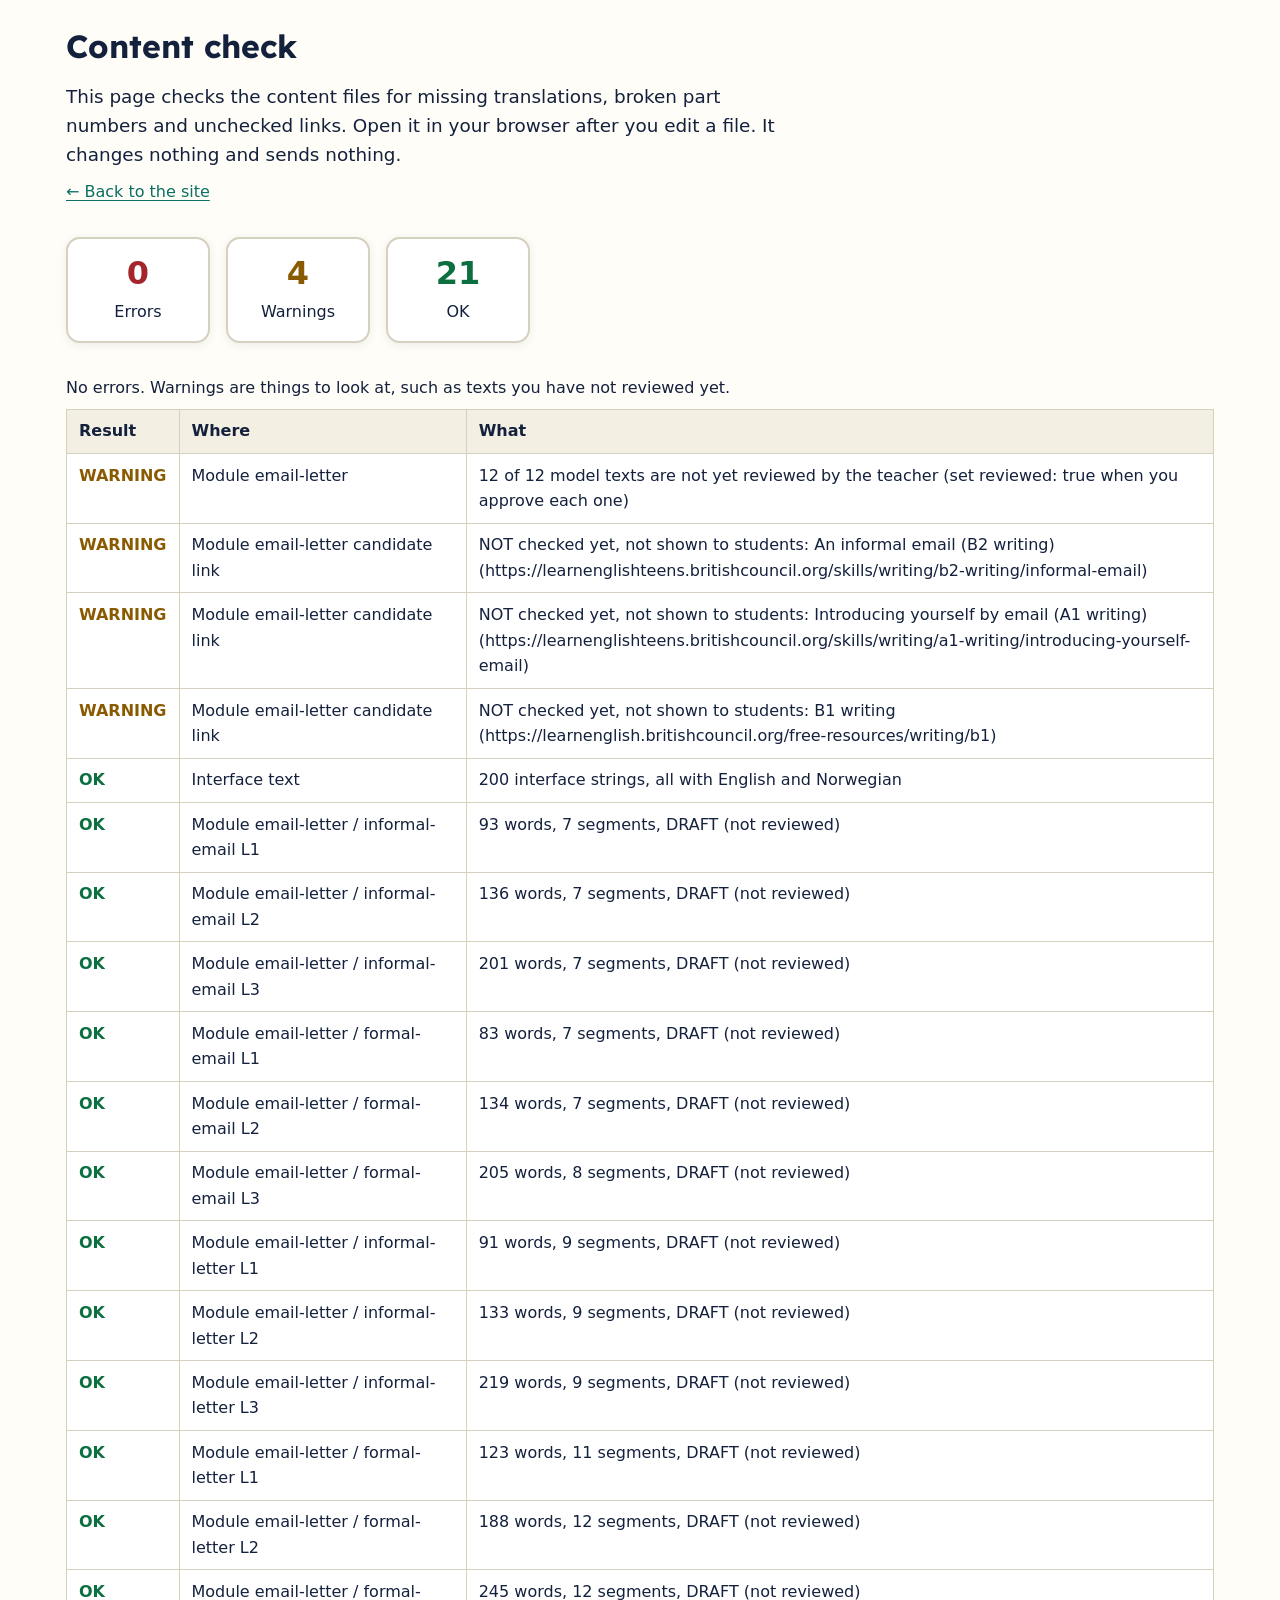
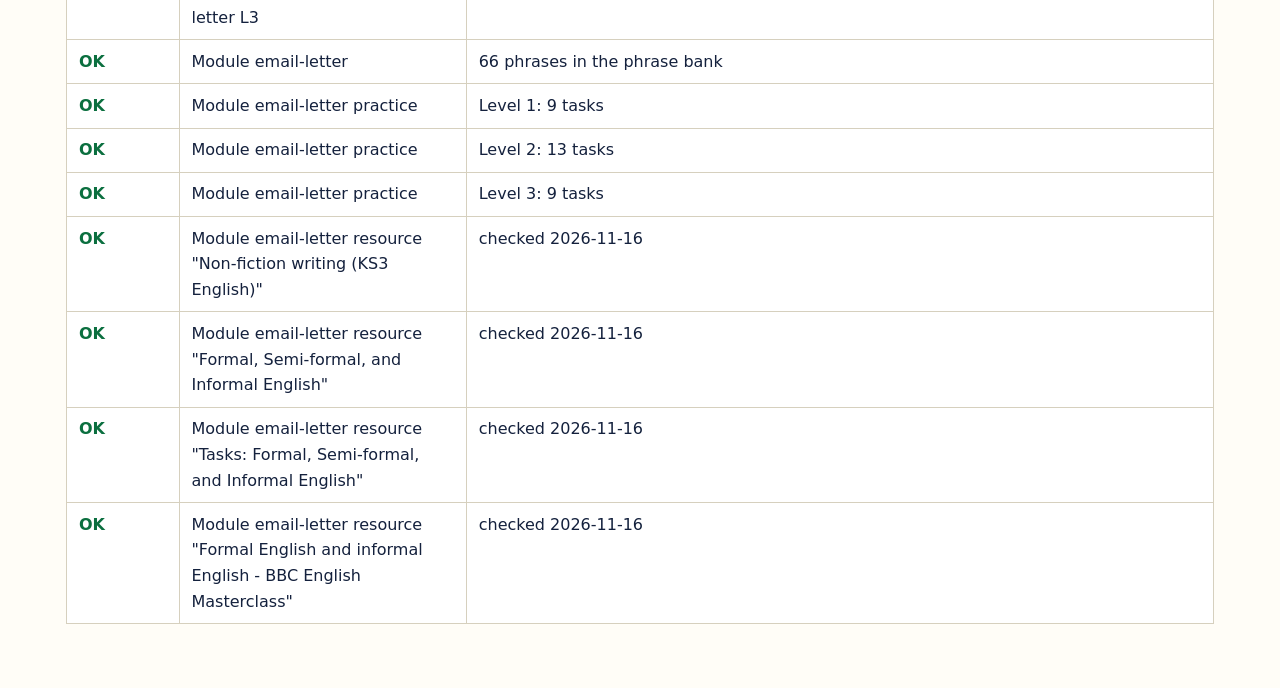
==== validate.html @ cc778d0e "Add files via upload" ====
<!doctype html>
<html lang="en" data-theme="auto">
<head>
  <meta charset="utf-8">
  <meta name="viewport" content="width=device-width, initial-scale=1">
  <title>Content check · TextLab</title>
  <meta name="robots" content="noindex">
  <link rel="icon" href="assets/favicon.svg" type="image/svg+xml">
  <link rel="stylesheet" href="css/style.css">
  <style>
    .v-ok { color: var(--good); font-weight: 700; } .v-warn { color: #8a5a00; font-weight: 700; } .v-fail { color: var(--bad); font-weight: 700; }
    :root[data-theme="dark"] .v-warn { color: #ffd23f; }
    table.cmp td:first-child { white-space: nowrap; }
    .sum { display: flex; gap: 1rem; flex-wrap: wrap; margin: 1rem 0; } .sum .box { min-width: 9rem; text-align: center; }
    .sum strong { font-size: 2rem; display: block; }
  </style>
</head>
<body>
<main id="main" tabindex="-1">
  <h1>Content check</h1>
  <p class="lead">This page checks the content files for missing translations, broken part numbers and unchecked links. Open it in your browser after you edit a file. It changes nothing and sends nothing.</p>
  <p><a href="index.html">← Back to the site</a></p>
  <div id="summary"></div>
  <div id="report"><p>Checking …</p></div>
</main>

<script src="js/config.js"></script>
<script src="js/i18n.js"></script>
<script src="content/index.js"></script>
<script>
(function () {
  'use strict';
  var A = window.APP, rows = [], counts = { ok: 0, warn: 0, fail: 0 };
  function add(level, where, msg) { rows.push([level, where, msg]); counts[level]++; }
  function esc(s) { return String(s).replace(/&/g, '&amp;').replace(/</g, '&lt;').replace(/>/g, '&gt;'); }

  // K-codes (same list as the site; kept short here)
  var KNOWN_K = ['K1','K2','K3','K4','K5','K6','K7','K8','K9','K10','K11'];

  // walk any object and find {en, nb} pairs with a missing side
  function walk(o, path, where) {
    if (o == null || typeof o !== 'object') return;
    if (Array.isArray(o)) { o.forEach(function (x, i) { walk(x, path + '[' + i + ']', where); }); return; }
    var keys = Object.keys(o);
    if (keys.indexOf('en') >= 0 && keys.indexOf('nb') >= 0 && keys.every(function (k) { return k === 'en' || k === 'nb'; })) {
      if (!o.en || !String(o.en).trim()) add('fail', where, 'Missing English text at ' + path);
      if (!o.nb || !String(o.nb).trim()) add('fail', where, 'Missing Norwegian text at ' + path + (o.en ? ' (English: "' + String(o.en).slice(0, 50) + '")' : ''));
      checkMarkup(o.en, where, path); checkMarkup(o.nb, where, path);
      return;
    }
    keys.forEach(function (k) { walk(o[k], path ? path + '.' + k : k, where); });
  }
  function checkMarkup(s, where, path) {
    if (typeof s !== 'string') return;
    var stripped = s.replace(/\{[^{}|]*\|[^{}]*\}/g, '');
    if (/[{}]/.test(stripped)) add('fail', where, 'Broken {uk|us} markup at ' + path + ': "' + s.slice(0, 60) + '"');
    if ((s.match(/\*\*/g) || []).length % 2) add('fail', where, 'Unbalanced ** at ' + path);
  }

  function checkModule(m) {
    var w = 'Module ' + m.id;
    ['id', 'group', 'title', 'blurb', 'helps', 'curriculum', 'top5'].forEach(function (f) { if (!m[f]) add('fail', w, 'Missing field: ' + f); });
    (m.curriculum || []).forEach(function (k) { if (KNOWN_K.indexOf(k) < 0) add('fail', w, 'Unknown curriculum code ' + k); });
    if (!(m.curriculum || []).length) add('fail', w, 'No curriculum codes (K1–K11)');
    walk({ title: m.title, blurb: m.blurb, helps: m.helps, top5: m.top5, keyRule: m.keyRule, remember: m.remember, compare: m.compare, ukus: m.ukus, sameMessage: m.sameMessage }, '', w);

    var unreviewed = 0, levels = 0;
    (m.models || []).forEach(function (mod) {
      var mw = w + ' / ' + mod.id;
      walk({ title: mod.title, situation: mod.situation, parts: mod.parts }, '', mw);
      var partIds = Object.keys(mod.parts || {}), used = {}, nums = {};
      partIds.forEach(function (id) {
        var p = mod.parts[id];
        if (!p.cat || ['format','structure','language','tone'].indexOf(p.cat) < 0) add('fail', mw, 'Part "' + id + '" has no valid category');
        if (nums[p.n]) add('fail', mw, 'Part number ' + p.n + ' used twice'); nums[p.n] = 1;
        if (!p.tips || !p.tips.length) add('warn', mw, 'Part "' + id + '" has no tips');
      });
      [1, 2, 3].forEach(function (lv) {
        var d = mod.levels && mod.levels[lv];
        if (!d) { add('fail', mw, 'Level ' + lv + ' is missing'); return; }
        levels++;
        if (!d.reviewed) unreviewed++;
        var words = 0, seen = [];
        d.segments.forEach(function (s, i) {
          if (!mod.parts[s.part]) add('fail', mw + ' L' + lv, 'Segment ' + (i + 1) + ' uses unknown part "' + s.part + '"');
          else used[s.part] = 1;
          if (!s.nb || !String(s.nb).trim()) add('fail', mw + ' L' + lv, 'Segment ' + (i + 1) + ' has no Norwegian translation');
          checkMarkup(s.text, mw + ' L' + lv, 'segment ' + (i + 1)); checkMarkup(s.nb, mw + ' L' + lv, 'segment ' + (i + 1) + ' (nb)');
          words += String(s.text).replace(/\{([^{}|]*)\|([^{}]*)\}/g, '$1').replace(/[-–]/g, ' ').trim().split(/\s+/).length;
          if (seen.indexOf(s.part) < 0) seen.push(s.part);
        });
        partIds.forEach(function (id) { if (seen.indexOf(id) < 0) add('fail', mw + ' L' + lv, 'Part "' + id + '" is not used in this level'); });
        var target = { 1: [80, 130], 2: [130, 200], 3: [200, 280] }[lv];
        if (mod.kind && (mod.kind === 'email' || mod.kind === 'letter') && (words < target[0] || words > target[1])) add('warn', mw + ' L' + lv, words + ' words (target ' + target[0] + '–' + target[1] + ')');
        else add('ok', mw + ' L' + lv, words + ' words, ' + d.segments.length + ' segments' + (d.reviewed ? ', reviewed' : ', DRAFT (not reviewed)'));
      });
    });
    if (unreviewed) add('warn', w, unreviewed + ' of ' + levels + ' model texts are not yet reviewed by the teacher (set reviewed: true when you approve each one)');

    // phrase bank
    var n = 0;
    (m.phraseBank || []).forEach(function (g) {
      walk(g.group, 'phraseBank.group', w);
      g.items.forEach(function (it) {
        n++;
        if (!it.en || !it.nb) add('fail', w + ' phrase bank', 'Phrase missing text or Norwegian gloss: ' + (it.en || '?'));
        if (['formal', 'informal', 'neutral'].indexOf(it.reg) < 0) add('fail', w + ' phrase bank', 'Bad register on "' + it.en + '"');
        if ([1, 2, 3].indexOf(it.lvl) < 0) add('fail', w + ' phrase bank', 'Bad level on "' + it.en + '"');
        checkMarkup(it.en, w + ' phrase bank', it.en);
      });
    });
    add(n ? 'ok' : 'fail', w, n + ' phrases in the phrase bank');

    // practice
    var ids = {}, perLevel = { 1: 0, 2: 0, 3: 0 };
    (m.practice || []).forEach(function (it) {
      var pw = w + ' practice ' + it.id;
      if (ids[it.id]) add('fail', pw, 'Duplicate id'); ids[it.id] = 1;
      walk({ q: it.q, why: it.why }, '', pw);
      it.level.forEach(function (l) { perLevel[l]++; });
      if (it.type === 'mcq' || it.type === 'gap') { if (typeof it.answer !== 'number' || it.answer < 0 || it.answer >= it.options.length) add('fail', pw, 'answer index is outside the options'); }
      if (it.type === 'sort') { it.items.forEach(function (x) { if (x.b < 0 || x.b >= it.buckets.length) add('fail', pw, 'sort item "' + x.text + '" has a bad bucket'); }); }
      if (it.type === 'order' && (!it.items || it.items.length < 3)) add('fail', pw, 'order task needs at least 3 items');
      if (['mcq', 'gap', 'sort', 'order'].indexOf(it.type) < 0) add('fail', pw, 'Unknown type ' + it.type);
    });
    [1, 2, 3].forEach(function (l) { add(perLevel[l] >= 6 ? 'ok' : 'warn', w + ' practice', 'Level ' + l + ': ' + perLevel[l] + ' tasks' + (perLevel[l] < 6 ? ' (aim for 6 or more)' : '')); });

    // checklist
    walk(m.checklist, 'checklist', w);

    // resources
    (m.resources || []).forEach(function (r) {
      var rw = w + ' resource "' + r.title + '"';
      if (!/^https:\/\//.test(r.url)) add('fail', rw, 'URL must start with https://');
      if (!/^\d{4}-\d{2}-\d{2}$/.test(r.checked || '')) add('fail', rw, 'Missing "checked" date (YYYY-MM-DD)');
      else { var age = (Date.now() - new Date(r.checked).getTime()) / 864e5; add(age > 180 ? 'warn' : 'ok', rw, 'checked ' + r.checked + (age > 180 ? ' (more than 6 months ago, please check again)' : '')); }
      if (!r.license) add('warn', rw, 'No licence/use note');
      walk(r.why, 'why', rw);
    });
    (m.pending || []).forEach(function (r) { add('warn', w + ' candidate link', 'NOT checked yet, not shown to students: ' + r.title + ' (' + r.url + ')'); });
  }

  function finish() {
    // UI strings
    Object.keys(A.ui).forEach(function (k) {
      var s = A.ui[k];
      if (!s.en || !s.nb) add('fail', 'Interface text', 'Missing translation for "' + k + '"');
    });
    add('ok', 'Interface text', Object.keys(A.ui).length + ' interface strings, all with English and Norwegian');
    if (A.loadErrors && A.loadErrors.length) A.loadErrors.forEach(function (f) { add('fail', 'Loading', 'Could not load ' + f + '. Check the name in content/index.js.'); });
    A.modules.forEach(checkModule);
    var order = { fail: 0, warn: 1, ok: 2 };
    rows.sort(function (a, b) { return order[a[0]] - order[b[0]]; });
    document.getElementById('summary').innerHTML = '<div class="sum"><div class="box"><strong class="v-fail">' + counts.fail + '</strong>Errors</div><div class="box"><strong class="v-warn">' + counts.warn + '</strong>Warnings</div><div class="box"><strong class="v-ok">' + counts.ok + '</strong>OK</div></div>' +
      '<p>' + (counts.fail ? 'Fix the errors first (they are listed at the top).' : 'No errors.') + ' Warnings are things to look at, such as texts you have not reviewed yet.</p>';
    var label = { fail: '<span class="v-fail">ERROR</span>', warn: '<span class="v-warn">WARNING</span>', ok: '<span class="v-ok">OK</span>' };
    document.getElementById('report').innerHTML = '<div class="tablewrap"><table class="cmp"><thead><tr><th scope="col">Result</th><th scope="col">Where</th><th scope="col">What</th></tr></thead><tbody>' +
      rows.map(function (r) { return '<tr><td>' + label[r[0]] + '</td><td>' + esc(r[1]) + '</td><td>' + esc(r[2]) + '</td></tr>'; }).join('') + '</tbody></table></div>';
    window.__validate = { counts: counts, rows: rows };
  }

  function load(src) { return new Promise(function (res) { var s = document.createElement('script'); s.src = src; s.onload = res; s.onerror = function () { (A.loadErrors = A.loadErrors || []).push(src); res(); }; document.head.appendChild(s); }); }
  (A.moduleFiles || []).map(function (f) { return 'content/' + f + '.js'; }).reduce(function (p, f) { return p.then(function () { return load(f); }); }, Promise.resolve()).then(finish);
})();
</script>
</body>
</html>
---- css/style.css ----
/* =========================================================================
   Style sheet. Colours are CSS variables at the top, so the palette can be
   changed in one place. Light theme is the default; dark follows the device
   (or the Display menu). Reading support mode is the body.support class.
   ========================================================================= */
@font-face { font-family: "Lexend"; font-weight: 400; font-style: normal; font-display: swap; src: url("../fonts/lexend-latin-400-normal.woff2") format("woff2"); }
@font-face { font-family: "Lexend"; font-weight: 600; font-style: normal; font-display: swap; src: url("../fonts/lexend-latin-600-normal.woff2") format("woff2"); }
@font-face { font-family: "Lexend"; font-weight: 700; font-style: normal; font-display: swap; src: url("../fonts/lexend-latin-700-normal.woff2") format("woff2"); }
@font-face { font-family: "Atkinson Hyperlegible"; font-weight: 400; font-style: normal; font-display: swap; src: url("../fonts/atkinson-hyperlegible-latin-400-normal.woff2") format("woff2"); }
@font-face { font-family: "Atkinson Hyperlegible"; font-weight: 700; font-style: normal; font-display: swap; src: url("../fonts/atkinson-hyperlegible-latin-700-normal.woff2") format("woff2"); }

:root {
  --bg: #FFFDF7; --bg-support: #FAF3DC; --surface: #FFFFFF; --surface2: #F3EFE3; --paper: #FFFFFF;
  --ink: #14213D; --muted: #4A5568; --line: #D6D0BE;
  --primary: #0B6F63; --on-primary: #FFFFFF; --primary-soft: #DDF1EC;
  --accent: #E4572E; --marker: #FFD23F; --marker-soft: #FFF1B8; --focus: #1D5FD8;
  --nb: #3A5BA9; --nb-bg: #EAF0FB;
  --good: #0B6F3F; --good-bg: #DDF3E4; --bad: #A4262C; --bad-bg: #FBE3E4;
  --c-format: #0072B2; --c-format-bg: #E3F0F8;
  --c-structure: #A94600; --c-structure-bg: #FBEBDD;
  --c-language: #007A5A; --c-language-bg: #DDF2E9;
  --c-tone: #8E3F72; --c-tone-bg: #F5E6EF;
  --on-c: #FFFFFF;
  --radius: 14px; --shadow: 0 2px 10px rgba(20, 33, 61, .08);
  --font-body: system-ui, -apple-system, "Segoe UI", Roboto, "Helvetica Neue", Arial, sans-serif;
  --font-head: "Lexend", var(--font-body);
  color-scheme: light;
}
:root[data-theme="dark"] {
  --bg: #0E1626; --bg-support: #141B2D; --surface: #16213A; --surface2: #1D2A47; --paper: #1A2642;
  --ink: #EAF0FA; --muted: #B7C3DB; --line: #34466B;
  --primary: #3CC9B2; --on-primary: #06201C; --primary-soft: #12363A;
  --marker: #FFD23F; --marker-soft: #4A4012; --focus: #8CB4FF;
  --nb: #9DB8F2; --nb-bg: #1B2B4F;
  --good: #7FE0A4; --good-bg: #123524; --bad: #FF9C9F; --bad-bg: #3E1A1E;
  --c-format: #56B4E9; --c-format-bg: #10293B;
  --c-structure: #FF9F5A; --c-structure-bg: #3A2312;
  --c-language: #3DDBA9; --c-language-bg: #0F3326;
  --c-tone: #E69AC8; --c-tone-bg: #351A2B;
  --on-c: #0E1626; --shadow: 0 2px 10px rgba(0, 0, 0, .35);
  color-scheme: dark;
}
@media (prefers-color-scheme: dark) {
  :root[data-theme="auto"] {
    --bg: #0E1626; --bg-support: #141B2D; --surface: #16213A; --surface2: #1D2A47; --paper: #1A2642;
    --ink: #EAF0FA; --muted: #B7C3DB; --line: #34466B;
    --primary: #3CC9B2; --on-primary: #06201C; --primary-soft: #12363A;
    --marker: #FFD23F; --marker-soft: #4A4012; --focus: #8CB4FF;
    --nb: #9DB8F2; --nb-bg: #1B2B4F;
    --good: #7FE0A4; --good-bg: #123524; --bad: #FF9C9F; --bad-bg: #3E1A1E;
    --c-format: #56B4E9; --c-format-bg: #10293B;
    --c-structure: #FF9F5A; --c-structure-bg: #3A2312;
    --c-language: #3DDBA9; --c-language-bg: #0F3326;
    --c-tone: #E69AC8; --c-tone-bg: #351A2B;
    --on-c: #0E1626; --shadow: 0 2px 10px rgba(0, 0, 0, .35);
    color-scheme: dark;
  }
}

*, *::before, *::after { box-sizing: border-box; }
html { -webkit-text-size-adjust: 100%; }
body { margin: 0; background: var(--bg); color: var(--ink); font-family: var(--font-body); font-size: 1rem; line-height: 1.6; }
h1, h2, h3, h4 { font-family: var(--font-head); line-height: 1.25; margin: 1.4em 0 .5em; }
h1 { font-size: 2rem; margin-top: .3em; } h2 { font-size: 1.45rem; } h3 { font-size: 1.15rem; } h4 { font-size: 1rem; margin: 1em 0 .3em; }
p { margin: .5em 0; } ul, ol { margin: .4em 0; padding-left: 1.3em; }
a { color: var(--primary); text-underline-offset: 3px; }
a:hover { text-decoration-thickness: 2px; }
img, svg { max-width: 100%; }
.muted { color: var(--muted); } .sm-t { font-size: .9rem; }
.sr { position: absolute !important; width: 1px; height: 1px; overflow: hidden; clip: rect(0 0 0 0); white-space: nowrap; }
:focus-visible { outline: 3px solid var(--focus); outline-offset: 2px; border-radius: 4px; }
#main { max-width: 1180px; margin: 0 auto; padding: 1rem 1rem 4rem; outline: none; }
.skip { position: absolute; left: .5rem; top: -4rem; z-index: 100; background: var(--ink); color: var(--bg); padding: .6rem 1rem; border: 0; border-radius: 8px; font: inherit; }
.skip:focus { top: .5rem; }

/* ---------- icons ---------- */
.ic { width: 1.2em; height: 1.2em; stroke: currentColor; fill: none; stroke-width: 2; stroke-linecap: round; stroke-linejoin: round; vertical-align: -.22em; flex: none; }
#i-grip circle { fill: currentColor; }
.logo { width: 2.4rem; height: 2.4rem; flex: none; }

/* ---------- header ---------- */
#site-header { position: sticky; top: 0; z-index: 40; background: var(--surface); border-bottom: 1px solid var(--line); }
.bar { max-width: 1180px; margin: 0 auto; padding: .5rem 1rem; display: flex; align-items: center; gap: .75rem 1.25rem; flex-wrap: wrap; }
.brand { display: inline-flex; align-items: center; gap: .6rem; text-decoration: none; color: var(--ink); }
.wordmark { font-family: var(--font-head); font-weight: 700; font-size: 1.5rem; letter-spacing: -.01em; }
.wordmark .w2 { color: var(--primary); }
.nav { display: flex; gap: .25rem; margin-left: .25rem; flex-wrap: wrap; }
.nav a { color: var(--ink); text-decoration: none; padding: .5rem .8rem; border-radius: 10px; font-weight: 600; min-height: 44px; display: inline-flex; align-items: center; }
.nav a:hover { background: var(--surface2); }
.nav a[aria-current="page"] { background: var(--primary-soft); box-shadow: inset 0 -3px 0 var(--primary); }
.bar-actions { margin-left: auto; display: flex; gap: .6rem; align-items: center; flex-wrap: wrap; }

/* ---------- buttons, controls ---------- */
.btn { display: inline-flex; align-items: center; justify-content: center; gap: .45rem; min-height: 44px; padding: .5rem 1rem; border-radius: 12px; border: 2px solid var(--primary); background: var(--primary); color: var(--on-primary); font: inherit; font-weight: 700; cursor: pointer; text-decoration: none; }
.btn:hover:not(:disabled) { filter: brightness(1.08); }
.btn:disabled { opacity: .5; cursor: not-allowed; }
.btn-ghost { background: transparent; color: var(--ink); border-color: var(--line); }
.btn-ghost:hover:not(:disabled) { background: var(--surface2); filter: none; }
.btn.sm { min-height: 40px; padding: .3rem .7rem; font-size: .92rem; }
.seg { display: inline-flex; border: 2px solid var(--primary); border-radius: 12px; overflow: hidden; background: var(--surface); vertical-align: middle; }
.seg-btn { min-height: 44px; min-width: 44px; padding: .35rem .9rem; border: 0; background: transparent; color: var(--ink); font: inherit; font-weight: 600; cursor: pointer; line-height: 1.2; }
.seg-btn + .seg-btn { border-left: 2px solid var(--primary); }
.seg-btn:hover:not(:disabled) { background: var(--primary-soft); }
.seg-btn[aria-pressed="true"], .seg-btn[aria-pressed="true"]:hover:not(:disabled) { background: var(--primary); color: var(--on-primary); }
.seg-btn:disabled { opacity: .45; cursor: not-allowed; }
.seg-btn small { display: block; font-weight: 400; font-size: .72em; opacity: .95; }
.switch { display: inline-flex; align-items: center; gap: .6rem; background: none; border: 0; padding: .2rem 0; min-height: 44px; cursor: pointer; font: inherit; color: var(--ink); text-align: left; }
.switch .knob { width: 46px; height: 26px; border-radius: 999px; border: 2px solid var(--muted); background: var(--surface2); position: relative; flex: none; }
.switch .knob::after { content: ""; position: absolute; top: 2px; left: 2px; width: 18px; height: 18px; border-radius: 50%; background: var(--muted); transition: transform .15s; }
.switch[aria-checked="true"] .knob { background: var(--primary); border-color: var(--primary); }
.switch[aria-checked="true"] .knob::after { transform: translateX(20px); background: var(--on-primary); }
.input, .select { min-height: 44px; padding: .4rem .7rem; border: 2px solid var(--line); border-radius: 10px; background: var(--surface); color: var(--ink); font: inherit; }
.input { width: 100%; max-width: 28rem; } .input:focus, .select:focus { border-color: var(--primary); }
.tag { display: inline-block; padding: .1rem .55rem; border-radius: 999px; border: 1px solid var(--line); background: var(--surface2); font-size: .8rem; font-weight: 600; margin-right: .3rem; }
.tag.reg-formal { border-color: var(--c-format); } .tag.reg-informal { border-style: dashed; border-color: var(--c-language); }
.set-lbl { font-weight: 700; font-size: .9rem; margin-right: .4rem; }

/* ---------- settings panel ---------- */
.settings { position: fixed; right: .75rem; top: 4.4rem; z-index: 50; width: min(22rem, calc(100vw - 1.5rem)); background: var(--surface); border: 1px solid var(--line); border-radius: var(--radius); box-shadow: 0 10px 40px rgba(0, 0, 0, .25); padding: 1rem; max-height: calc(100vh - 6rem); overflow: auto; }
.set-row { display: flex; align-items: center; justify-content: space-between; gap: .75rem; padding: .35rem 0; flex-wrap: wrap; }
.set-actions { justify-content: flex-start; }
.note { color: var(--muted); font-size: .88rem; margin-top: .6rem; }

/* ---------- layout bits ---------- */
.hero { padding: 1.5rem 0 .5rem; } .hero h1 { font-size: 2.6rem; } .lead { font-size: 1.15rem; max-width: 46rem; }
.page-head { margin-bottom: .5rem; }
.crumbs { font-size: .92rem; color: var(--muted); margin-top: .3rem; } .crumbs a { color: var(--muted); }
.cards { display: grid; grid-template-columns: repeat(auto-fill, minmax(16rem, 1fr)); gap: 1rem; margin: 1rem 0; }
.card { position: relative; display: flex; flex-direction: column; gap: .35rem; padding: 1.1rem 1.1rem 2.6rem; background: var(--surface); border: 2px solid var(--line); border-radius: var(--radius); box-shadow: var(--shadow); color: var(--ink); text-decoration: none; }
a.card:hover { border-color: var(--primary); transform: translateY(-2px); }
.card-ic { width: 2.6rem; height: 2.6rem; border-radius: 12px; background: var(--primary-soft); color: var(--primary); display: inline-flex; align-items: center; justify-content: center; font-size: 1.3rem; }
.card-t { font-family: var(--font-head); font-weight: 600; font-size: 1.1rem; } .card-b { color: var(--muted); font-size: .95rem; }
.card-go { position: absolute; right: 1rem; bottom: .9rem; color: var(--primary); }
.card.soon { opacity: .75; border-style: dashed; padding-bottom: 1.1rem; }
.badge-soon { align-self: flex-start; background: var(--marker-soft); border: 1px solid var(--marker); padding: .05rem .6rem; border-radius: 999px; font-size: .8rem; font-weight: 700; }
.tabs, .pills { display: flex; flex-wrap: wrap; gap: .4rem; margin: 1rem 0; }
.tabs { border-bottom: 2px solid var(--line); padding-bottom: 0; margin-bottom: 1.2rem; }
.tabs a { padding: .55rem 1rem; text-decoration: none; color: var(--ink); font-weight: 600; border-radius: 10px 10px 0 0; min-height: 44px; display: inline-flex; align-items: center; margin-bottom: -2px; border-bottom: 4px solid transparent; }
.tabs a:hover { background: var(--surface2); }
.tabs a[aria-current="page"] { border-bottom-color: var(--primary); background: var(--primary-soft); }
.pills a { padding: .45rem 1rem; border: 2px solid var(--line); border-radius: 999px; text-decoration: none; color: var(--ink); font-weight: 600; min-height: 44px; display: inline-flex; align-items: center; background: var(--surface); }
.pills a[aria-current="page"] { background: var(--primary); color: var(--on-primary); border-color: var(--primary); }
.box { background: var(--surface); border: 2px solid var(--line); border-radius: var(--radius); padding: .6rem 1.1rem 1rem; margin: 1rem 0; box-shadow: var(--shadow); }
.box h2 { margin-top: .5em; font-size: 1.2rem; }
.top5 { border-color: var(--primary); } .top5 ol { counter-reset: n; list-style: none; padding: 0; }
.top5 li { counter-increment: n; position: relative; padding: .35rem 0 .35rem 2.6rem; }
.top5 li::before { content: counter(n); position: absolute; left: 0; top: .2rem; width: 2rem; height: 2rem; border-radius: 50%; background: var(--primary); color: var(--on-primary); font-weight: 700; display: grid; place-items: center; }
.two { display: grid; grid-template-columns: repeat(auto-fit, minmax(18rem, 1fr)); gap: 1rem; }
.keyrule { background: var(--marker-soft); border-color: var(--marker); }
.keyrule strong { background: linear-gradient(transparent 55%, var(--marker) 55%); padding: 0 .15em; font-weight: 700; }
.keyrule ul { padding-left: 1.1em; }
.remember { border-style: dashed; border-color: var(--c-tone); background: var(--c-tone-bg); }
.note-box { background: var(--nb-bg); border-color: var(--nb); }
.tablewrap { overflow-x: auto; }
table.cmp { border-collapse: collapse; width: 100%; background: var(--surface); }
table.cmp th, table.cmp td { border: 1px solid var(--line); padding: .55rem .75rem; text-align: left; vertical-align: top; }
table.cmp thead th { background: var(--surface2); } table.cmp tbody th { font-weight: 600; background: var(--surface2); width: 11rem; }
.msg { margin: .8rem 0; padding: 1rem 1.2rem; border-left: 6px solid var(--c-language); background: var(--c-language-bg); border-radius: 10px; font-size: 1.1rem; }
.msg.formal { border-left-color: var(--c-format); background: var(--c-format-bg); }
.nb { margin: .1rem 0 .4rem; padding: .45rem .8rem; background: var(--nb-bg); border-left: 4px solid var(--nb); border-radius: 8px; font-size: .95em; }
.ktags { margin: .5rem 0; font-size: .88rem; display: flex; flex-wrap: wrap; gap: .35rem; align-items: center; }
.ktag { background: var(--surface2); border: 1px dashed var(--muted); border-radius: 8px; padding: .1rem .5rem; }
.teacher-only { border-left: 4px dashed var(--accent); padding-left: .6rem; }
.draft { background: var(--marker-soft); border-radius: 8px; padding: .3rem .7rem; font-size: .92rem; }
.empty { padding: 1rem; background: var(--surface2); border-radius: 10px; }
.prose { max-width: 52rem; } .prose h2 { margin-top: 1.6em; }
.print-only { display: none; }
.var { border-bottom: 2px dotted var(--muted); cursor: help; }
.hint { color: var(--muted); font-size: .95rem; margin: .2rem 0 .6rem; }
.foot { max-width: 1180px; margin: 2rem auto 0; padding: 1rem; border-top: 1px solid var(--line); color: var(--muted); font-size: .92rem; } .foot a { color: var(--muted); }
#toast { position: fixed; left: 50%; bottom: 1.2rem; transform: translate(-50%, 2rem); background: var(--ink); color: var(--bg); padding: .7rem 1.1rem; border-radius: 12px; opacity: 0; pointer-events: none; transition: opacity .2s, transform .2s; z-index: 80; max-width: 90vw; }
#toast.show { opacity: 1; transform: translate(-50%, 0); }

/* ---------- categories ---------- */
.cat-format { --c: var(--c-format); --cbg: var(--c-format-bg); }
.cat-structure { --c: var(--c-structure); --cbg: var(--c-structure-bg); }
.cat-language { --c: var(--c-language); --cbg: var(--c-language-bg); }
.cat-tone { --c: var(--c-tone); --cbg: var(--c-tone-bg); }
.cat-chip { display: inline-flex; align-items: center; gap: .3rem; padding: .1rem .6rem; border-radius: 999px; background: var(--cbg); border: 2px solid var(--c); font-size: .85rem; font-weight: 700; color: var(--ink); }
.num { display: inline-flex; align-items: center; gap: .15rem; background: var(--c); color: var(--on-c); font-weight: 700; font-size: .8rem; padding: .1rem .45rem; border-radius: 999px; line-height: 1.4; }
.num .ic { width: .95em; height: .95em; } .num.big { font-size: 1.1rem; padding: .3rem .7rem; }
.legend { list-style: none; padding: 0; } .legend li { display: flex; gap: .6rem; align-items: center; margin: .4rem 0; flex-wrap: wrap; }

/* ---------- model viewer ---------- */
.toolbar { display: flex; flex-wrap: wrap; gap: .6rem 1.4rem; align-items: center; padding: .7rem .9rem; background: var(--surface); border: 1px solid var(--line); border-radius: var(--radius); margin: .8rem 0; }
.tb-group { display: flex; flex-wrap: wrap; gap: .4rem .6rem; align-items: center; }
.lv-d { font-size: .9rem; }
.situation { max-width: 52rem; }
.model-grid { display: grid; grid-template-columns: minmax(0, 1.35fr) minmax(19rem, 1fr); gap: 1.2rem; align-items: start; }
.paper { background: var(--paper); border: 1px solid var(--line); border-radius: var(--radius); padding: 1rem; box-shadow: var(--shadow); }
.kind-letter { padding: 1.6rem 1.4rem; }
.tseg { position: relative; margin: .5rem 0; border-left: 6px solid transparent; border-radius: 10px; }
.tseg.cat-format, .tseg.cat-structure, .tseg.cat-language, .tseg.cat-tone { background: var(--cbg); border-left-color: var(--c); }
.part { display: block; width: 100%; text-align: left; background: transparent; border: 0; border-radius: 10px; padding: .6rem .8rem .6rem .8rem; font: inherit; color: inherit; cursor: pointer; position: relative; }
.part:hover { background: rgba(127, 127, 127, .12); }
.part .num { position: absolute; left: .5rem; top: .55rem; }
.tseg:has(> .part > .num) .part { padding-left: 3.6rem; }
.tseg .lines { display: block; } .tseg ul { margin: .3rem 0; }
.tseg.al-r .part { text-align: right; } .tseg.al-r:has(> .part > .num) .part { padding-left: 3.6rem; }
.tseg.b .txt { font-weight: 700; }
.tseg.hdr .txt { font-size: .98rem; }
.tseg.sel { outline: 3px solid var(--ink); outline-offset: 2px; }
.has-sel .tseg:not(.sel) { background: transparent; border-left-color: var(--line); }
.tseg.drop { outline: 3px dashed var(--primary); outline-offset: 2px; }
.mode-quiz .tseg, .mode-label .tseg { border-left-color: var(--line); border-left-style: dashed; }
.seg-label { display: inline-flex; align-items: center; gap: .3rem; margin: .4rem 0 0 .8rem; padding: .05rem .6rem; border-radius: 999px; background: var(--c); color: var(--on-c); font-size: .82rem; font-weight: 700; }
.nb { margin-left: .8rem; margin-right: .8rem; }
.panel { position: sticky; top: 5.2rem; background: var(--surface); border: 2px solid var(--line); border-radius: var(--radius); padding: .9rem 1.1rem 1.1rem; max-height: calc(100vh - 6.5rem); overflow: auto; box-shadow: var(--shadow); }
.panel h3 { margin: 0 0 .2rem; } .panel h4 { color: var(--muted); text-transform: uppercase; letter-spacing: .04em; font-size: .78rem; }
.panel-head { display: flex; align-items: flex-start; gap: .7rem; } .panel-head > div { flex: 1; } .panel-head .btn { margin-left: auto; }
.panel-empty .legend { margin-top: .4rem; }
.panel-foot { display: flex; justify-content: space-between; gap: .5rem; flex-wrap: wrap; margin-top: 1rem; padding-top: .8rem; border-top: 1px solid var(--line); } .pn { display: flex; gap: .4rem; }
.nb-box { background: var(--nb-bg); border-left: 4px solid var(--nb); border-radius: 8px; padding: .1rem .8rem .5rem; margin-top: .6rem; } .nb-box h4 { color: var(--nb); }
.chips { list-style: none; padding: 0; display: flex; flex-wrap: wrap; gap: .4rem; }
.chip { display: inline-flex; align-items: center; gap: .35rem; min-height: 40px; padding: .25rem .75rem; border: 2px solid var(--primary); background: var(--primary-soft); color: var(--ink); border-radius: 999px; font: inherit; font-weight: 600; cursor: pointer; text-align: left; }
.chip:hover { background: var(--primary); color: var(--on-primary); }
.chip[aria-pressed="true"] { background: var(--primary); color: var(--on-primary); box-shadow: 0 0 0 3px var(--focus); }
.chips.big .chip { min-height: 46px; cursor: grab; }
.mistake p { margin: .3rem 0; padding: .45rem .7rem; border-radius: 8px; }
.mistake .bad { background: var(--bad-bg); border-left: 4px solid var(--bad); } .mistake .good { background: var(--good-bg); border-left: 4px solid var(--good); }
.mistake .mk { margin-right: .35rem; } .mistake p.muted { background: none; padding: .1rem 0; }
.opts { list-style: none; padding: 0; display: grid; gap: .5rem; }
.opt { width: 100%; min-height: 48px; display: flex; align-items: center; gap: .5rem; text-align: left; padding: .5rem .9rem; border: 2px solid var(--line); background: var(--surface); color: var(--ink); border-radius: 12px; font: inherit; cursor: pointer; }
.opt:hover:not(:disabled) { border-color: var(--primary); background: var(--primary-soft); }
.opt.right { border-color: var(--good); background: var(--good-bg); font-weight: 700; } .opt.wrong { border-color: var(--bad); background: var(--bad-bg); text-decoration: line-through; }
.opt.reveal { border-style: dashed; border-color: var(--good); }
.opt:disabled { cursor: default; color: var(--ink); }
.ok-msg, .bad-msg, .lb-msg { margin: .6rem 0; font-weight: 600; } .ok-msg { color: var(--good); } .bad-msg { color: var(--bad); } .lb-msg { min-height: 1.5em; }
.qz-q { font-weight: 700; }

/* ---------- phrase bank ---------- */
.filters { display: grid; gap: .6rem; margin: .8rem 0; padding: .9rem; background: var(--surface); border: 1px solid var(--line); border-radius: var(--radius); }
.filter-row { display: flex; flex-wrap: wrap; gap: .4rem .8rem; align-items: center; }
.pgroup h3 { margin-top: 1.4em; border-bottom: 3px solid var(--primary-soft); padding-bottom: .2rem; }
.plist { list-style: none; padding: 0; display: grid; gap: .5rem; }
.phrase { display: grid; grid-template-columns: 1fr auto auto; gap: .5rem 1rem; align-items: center; padding: .6rem .9rem; background: var(--surface); border: 1px solid var(--line); border-radius: 12px; }
.p-main { display: grid; gap: .1rem; } .p-en { font-weight: 700; font-size: 1.05rem; } .p-nb { color: var(--muted); font-size: .92rem; } .p-ex { font-size: .92rem; }
.p-act { display: flex; gap: .3rem; }

/* ---------- practice, checklist, resources ---------- */
.pqs { list-style: none; padding: 0; display: grid; gap: 1rem; counter-reset: none; }
.pq { background: var(--surface); border: 2px solid var(--line); border-radius: var(--radius); padding: .9rem 1.1rem 1rem; }
.pq-q { font-weight: 700; margin-top: 0; } .pq-n { display: inline-grid; place-items: center; width: 1.8rem; height: 1.8rem; border-radius: 50%; background: var(--primary); color: var(--on-primary); margin-right: .6rem; font-size: .9rem; }
.gap { font-size: 1.1rem; } .gap .select { margin: 0 .3rem; }
.sortlist, .ordlist { list-style: none; padding: 0; display: grid; gap: .5rem; }
.sortrow, .ordrow { display: flex; align-items: center; justify-content: space-between; gap: .6rem; flex-wrap: wrap; padding: .4rem .6rem; border: 1px solid var(--line); border-radius: 10px; background: var(--bg); }
.ordlist { counter-reset: o; } .ordrow { counter-increment: o; } .ordrow::before { content: counter(o) "."; font-weight: 700; margin-right: .3rem; }
.ordrow > span:first-of-type { flex: 1; }
.mk.ok { color: var(--good); } .mk.no { color: var(--bad); }
.fb { display: flex; gap: .6rem; margin-top: .7rem; padding: .6rem .8rem; border-radius: 10px; } .fb.ok { background: var(--good-bg); border-left: 5px solid var(--good); } .fb.no { background: var(--bad-bg); border-left: 5px solid var(--bad); }
.score { font-weight: 700; margin: 0 .6rem 0 0; }
.cl { border: 2px solid var(--line); border-radius: var(--radius); background: var(--surface); margin: 1rem 0; padding: .6rem 1rem 1rem; } .cl legend { font-family: var(--font-head); font-weight: 600; padding: 0 .5rem; }
.check { display: flex; gap: .7rem; align-items: flex-start; padding: .45rem .3rem; cursor: pointer; border-radius: 8px; }
.check:hover { background: var(--surface2); }
.check input { position: absolute; opacity: 0; width: 1px; height: 1px; }
.box-ic { width: 1.7rem; height: 1.7rem; border: 2px solid var(--muted); border-radius: 7px; display: inline-grid; place-items: center; flex: none; background: var(--bg); color: transparent; margin-top: .1rem; }
.check input:checked + .box-ic { background: var(--primary); border-color: var(--primary); color: var(--on-primary); }
.check input:focus-visible + .box-ic { outline: 3px solid var(--focus); outline-offset: 2px; }
.check input:checked ~ .check-t { text-decoration: none; opacity: .85; }
.cl-foot { display: flex; flex-wrap: wrap; gap: .6rem; align-items: center; } .progress { font-weight: 700; margin-right: auto; }
.reslist { list-style: none; padding: 0; display: grid; gap: 1rem; }
.res { background: var(--surface); border: 2px solid var(--line); border-radius: var(--radius); padding: .9rem 1.1rem 1.1rem; }
.res-h { display: flex; gap: .8rem; align-items: flex-start; } .res-h h3 { margin: 0; } .res-pub { margin: 0; color: var(--muted); font-size: .92rem; }
.res-ic { width: 2.6rem; height: 2.6rem; border-radius: 12px; background: var(--primary-soft); color: var(--primary); display: inline-flex; align-items: center; justify-content: center; font-size: 1.3rem; flex: none; }
.res-meta { display: flex; flex-wrap: wrap; gap: .3rem .5rem; align-items: center; }
.video { position: relative; aspect-ratio: 16 / 9; margin-top: .6rem; border-radius: 12px; overflow: hidden; background: #000; } .video iframe { position: absolute; inset: 0; width: 100%; height: 100%; border: 0; }
.ext { margin-left: .25rem; font-size: .85em; }

/* ---------- reading support (dyslexia-friendly) ---------- */
body.support { font-family: "Atkinson Hyperlegible", "Verdana", sans-serif; background: var(--bg-support); letter-spacing: .035em; word-spacing: .12em; line-height: 1.85; }
body.support h1, body.support h2, body.support h3, body.support h4, body.support .wordmark, body.support .card-t, body.support .pgroup h3 { font-family: "Atkinson Hyperlegible", "Verdana", sans-serif; font-weight: 700; letter-spacing: .02em; }
body.support p, body.support li, body.support td, body.support th { max-width: 66ch; }
body.support .tablewrap td, body.support .tablewrap th, body.support .card-b { max-width: none; }
body.support em, body.support i, body.support cite, body.support blockquote { font-style: normal; }
body.support .tseg .txt, body.support .p-en { line-height: 1.9; }
body.support * { text-align: left; } body.support .tseg.al-r .part { text-align: right; }
body.support .seg-btn, body.support .btn, body.support .nav a, body.support .tabs a, body.support .pills a { font-family: inherit; letter-spacing: .02em; }
body.support .var { border-bottom-style: solid; }

@media (prefers-reduced-motion: reduce) { * { transition: none !important; animation: none !important; scroll-behavior: auto !important; } a.card:hover { transform: none; } }

/* ---------- small screens ---------- */
@media (max-width: 900px) {
  h1 { font-size: 1.7rem; } .hero h1 { font-size: 2.1rem; }
  .model-grid { display: block; }
  .panel { display: none; position: fixed; left: 0; right: 0; bottom: 0; top: auto; max-height: 56vh; border-radius: 18px 18px 0 0; z-index: 45; box-shadow: 0 -10px 40px rgba(0, 0, 0, .3); border-bottom: 0; }
  .panel.open { display: block; }
  .model-grid:has(.panel.open) .model-col { padding-bottom: 54vh; }
  .phrase { grid-template-columns: 1fr; } .p-act { justify-content: flex-start; }
  #site-header { position: static; }
  .bar { gap: .5rem; } .nav { order: 3; width: 100%; margin: 0; } .bar-label { display: none; }
  .settings { top: 3.6rem; }
  table.cmp tbody th { width: auto; }
}
@media (max-width: 520px) {
  #main { padding: 0 .75rem 4rem; } .toolbar { padding: .6rem; } .seg-btn { padding: .35rem .6rem; }
  .kind-letter { padding: 1rem .6rem; } .part { padding-right: .4rem; }
}

/* ---------- print ---------- */
@media print {
  #site-header, #settings, #site-footer, .tabs, .pills, .toolbar, .hint, .panel, .crumbs, #toast, .skip, .btn, .switch, .seg, .cl-foot, .filters, .card-go { display: none !important; }
  body, body.support { background: #fff; color: #000; font-size: 11.5pt; letter-spacing: normal; word-spacing: normal; }
  #main { max-width: none; padding: 0; }
  .model-grid { display: block; } .paper { box-shadow: none; border: 1px solid #999; }
  .tseg, .tseg.cat-format, .tseg.cat-structure, .tseg.cat-language, .tseg.cat-tone { background: none !important; border-left: 3px solid #666 !important; }
  .num { background: #fff !important; color: #000 !important; border: 1px solid #000; }
  .nb { background: none; border-left: 3px solid #999; }
  .print-only { display: block !important; margin-top: 1rem; } .print-only li { margin: .3rem 0; }
  a { color: #000; text-decoration: none; } .box, .cl, .pq, .res, .phrase { box-shadow: none; break-inside: avoid; }
  .check .box-ic { border-color: #000; background: #fff !important; color: #000 !important; }
}
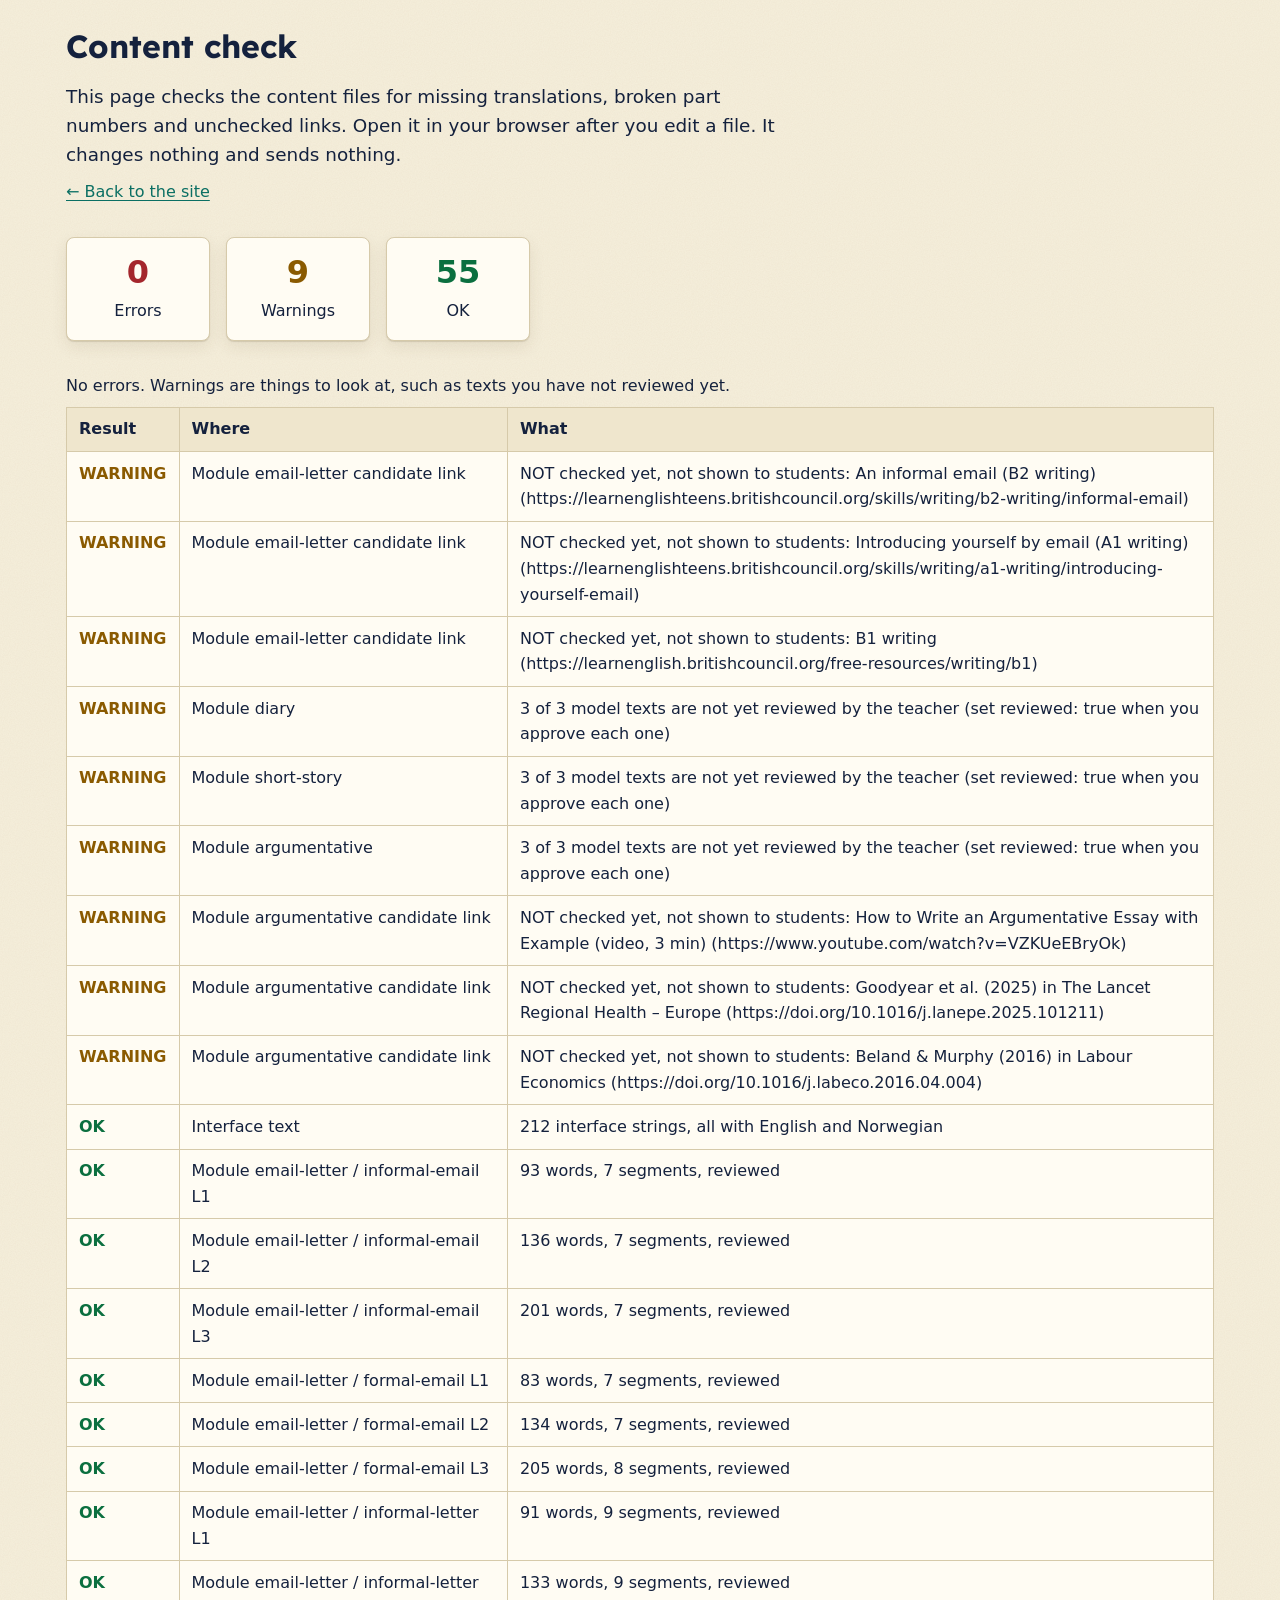
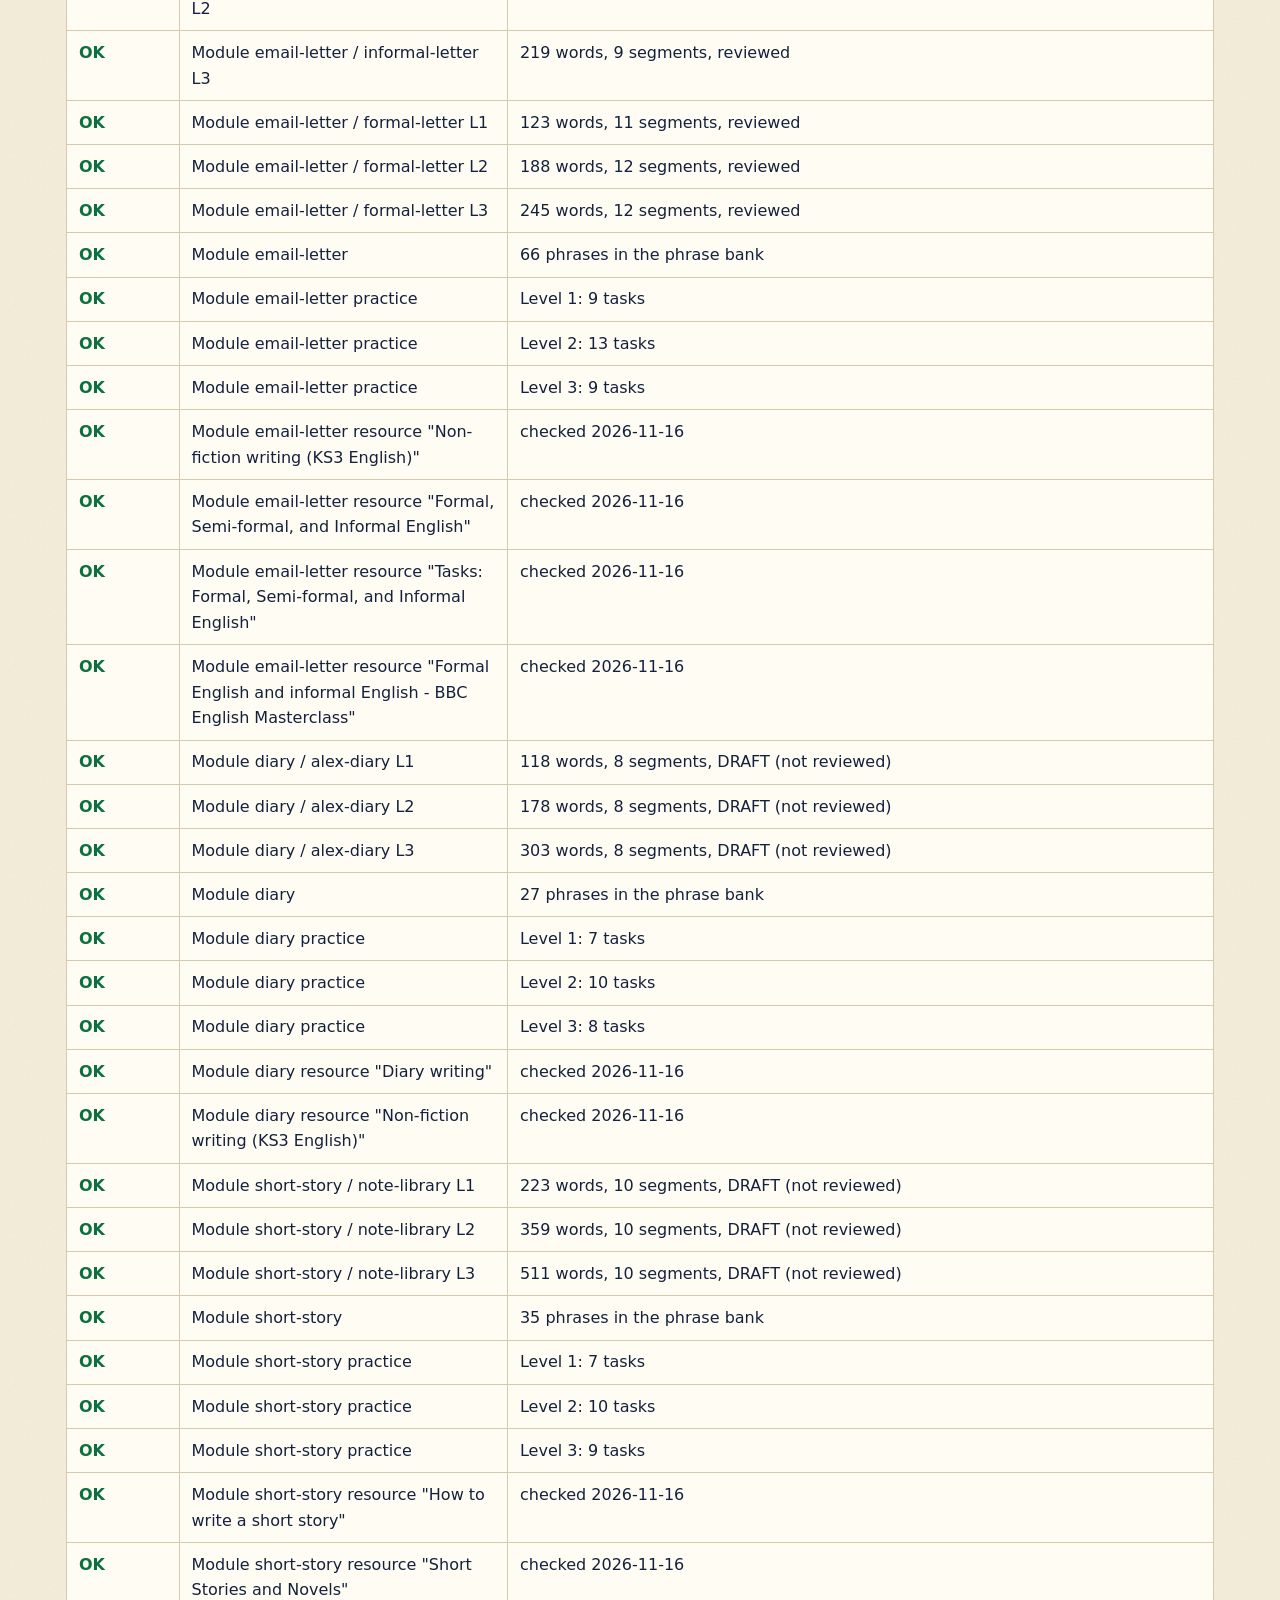
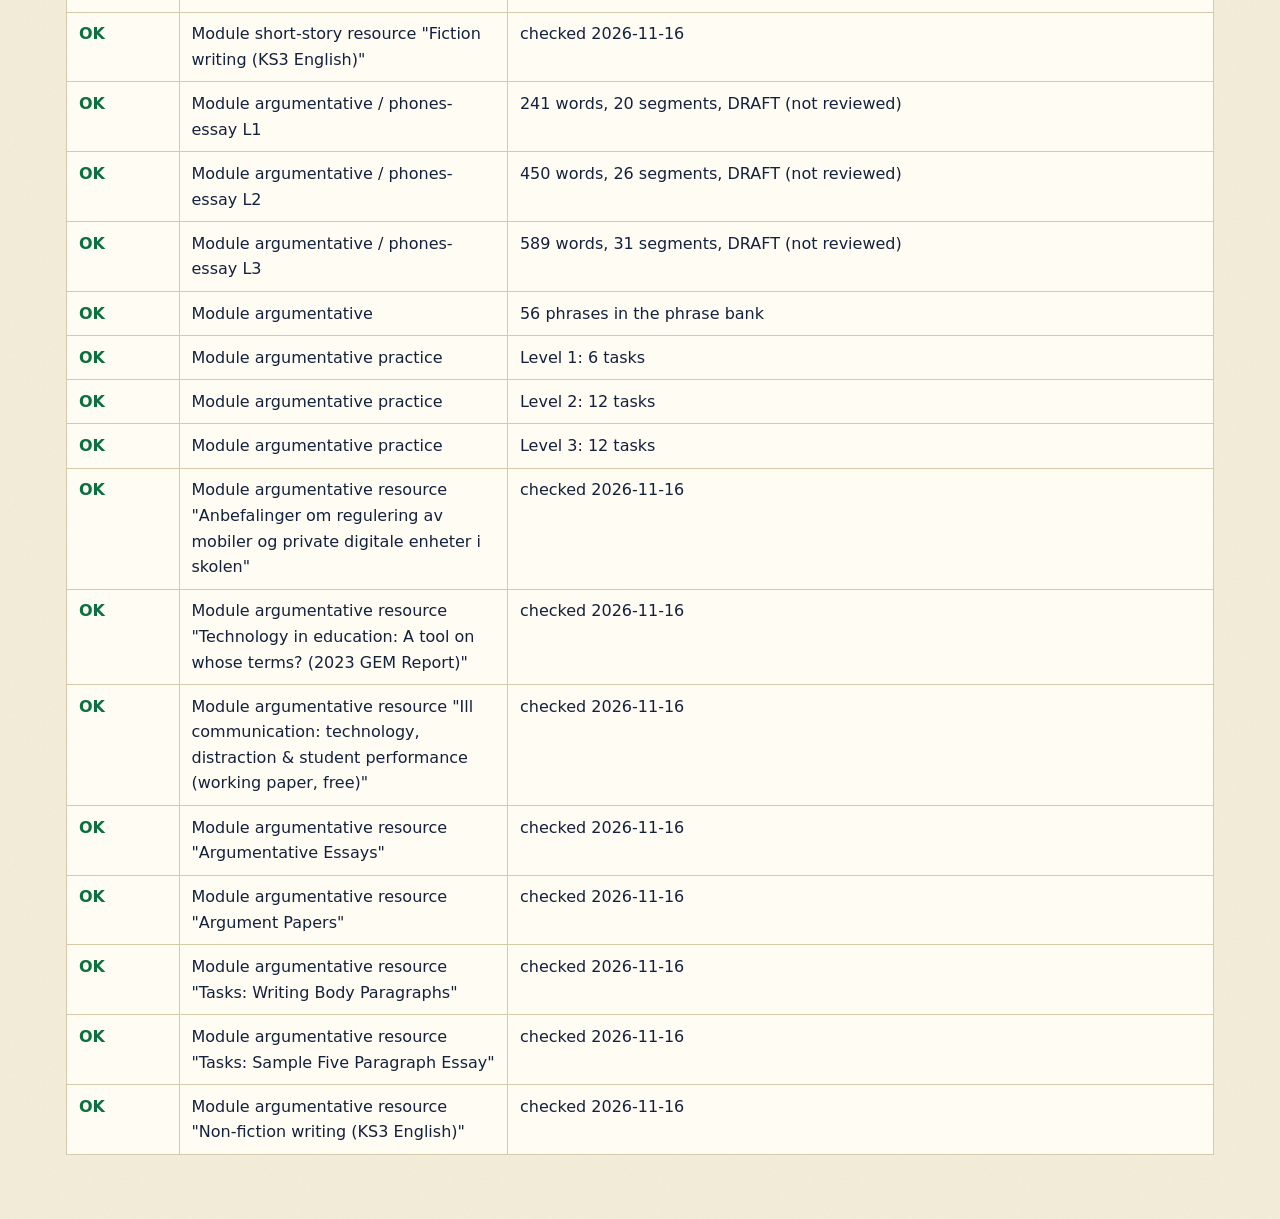
==== commit e0b411b7: "TextLab v0.2.0: Phase 2 (Diary, Short story, Argumentative text + paper design) Second public draft " ====
--- a/validate.html
+++ b/validate.html
@@ -35,6 +35,7 @@
   function esc(s) { return String(s).replace(/&/g, '&amp;').replace(/</g, '&lt;').replace(/>/g, '&gt;'); }
 
   // K-codes (same list as the site; kept short here)
+  var TARGETS = { email: { 1: [80, 130], 2: [130, 200], 3: [200, 280] }, letter: { 1: [80, 130], 2: [130, 200], 3: [200, 280] }, diary: { 1: [90, 150], 2: [150, 230], 3: [230, 330] }, story: { 1: [150, 240], 2: [230, 370], 3: [370, 520] }, essay: { 1: [150, 260], 2: [300, 460], 3: [450, 620] } };
   var KNOWN_K = ['K1','K2','K3','K4','K5','K6','K7','K8','K9','K10','K11'];
 
   // walk any object and find {en, nb} pairs with a missing side
@@ -68,7 +69,7 @@
     (m.models || []).forEach(function (mod) {
       var mw = w + ' / ' + mod.id;
       walk({ title: mod.title, situation: mod.situation, parts: mod.parts }, '', mw);
-      var partIds = Object.keys(mod.parts || {}), used = {}, nums = {};
+      var partIds = Object.keys(mod.parts || {}), used = {}, nums = {}, usedAny = {};
       partIds.forEach(function (id) {
         var p = mod.parts[id];
         if (!p.cat || ['format','structure','language','tone'].indexOf(p.cat) < 0) add('fail', mw, 'Part "' + id + '" has no valid category');
@@ -89,11 +90,12 @@
           words += String(s.text).replace(/\{([^{}|]*)\|([^{}]*)\}/g, '$1').replace(/[-–]/g, ' ').trim().split(/\s+/).length;
           if (seen.indexOf(s.part) < 0) seen.push(s.part);
         });
-        partIds.forEach(function (id) { if (seen.indexOf(id) < 0) add('fail', mw + ' L' + lv, 'Part "' + id + '" is not used in this level'); });
-        var target = { 1: [80, 130], 2: [130, 200], 3: [200, 280] }[lv];
-        if (mod.kind && (mod.kind === 'email' || mod.kind === 'letter') && (words < target[0] || words > target[1])) add('warn', mw + ' L' + lv, words + ' words (target ' + target[0] + '–' + target[1] + ')');
+        seen.forEach(function (id) { usedAny[id] = 1; });
+        var target = (TARGETS[mod.kind] || {})[lv];
+        if (target && (words < target[0] || words > target[1])) add('warn', mw + ' L' + lv, words + ' words (target ' + target[0] + '–' + target[1] + ')');
         else add('ok', mw + ' L' + lv, words + ' words, ' + d.segments.length + ' segments' + (d.reviewed ? ', reviewed' : ', DRAFT (not reviewed)'));
       });
+      partIds.forEach(function (id) { if (!usedAny[id]) add('fail', mw, 'Part "' + id + '" is not used in any level'); });
     });
     if (unreviewed) add('warn', w, unreviewed + ' of ' + levels + ' model texts are not yet reviewed by the teacher (set reviewed: true when you approve each one)');
 
--- a/css/style.css
+++ b/css/style.css
@@ -1,71 +1,86 @@
 /* =========================================================================
-   Style sheet. Colours are CSS variables at the top, so the palette can be
-   changed in one place. Light theme is the default; dark follows the device
-   (or the Display menu). Reading support mode is the body.support class.
+   TextLab style sheet: "paper" look.
+   Colours are CSS variables at the top. Light theme is the default; dark follows
+   the device (or the Display menu). Reading support mode is the body.support class
+   and it switches the decoration off (no textures, tilts or ruled lines).
    ========================================================================= */
 @font-face { font-family: "Lexend"; font-weight: 400; font-style: normal; font-display: swap; src: url("../fonts/lexend-latin-400-normal.woff2") format("woff2"); }
 @font-face { font-family: "Lexend"; font-weight: 600; font-style: normal; font-display: swap; src: url("../fonts/lexend-latin-600-normal.woff2") format("woff2"); }
 @font-face { font-family: "Lexend"; font-weight: 700; font-style: normal; font-display: swap; src: url("../fonts/lexend-latin-700-normal.woff2") format("woff2"); }
 @font-face { font-family: "Atkinson Hyperlegible"; font-weight: 400; font-style: normal; font-display: swap; src: url("../fonts/atkinson-hyperlegible-latin-400-normal.woff2") format("woff2"); }
 @font-face { font-family: "Atkinson Hyperlegible"; font-weight: 700; font-style: normal; font-display: swap; src: url("../fonts/atkinson-hyperlegible-latin-700-normal.woff2") format("woff2"); }
+@font-face { font-family: "Caveat"; font-weight: 600; font-style: normal; font-display: swap; src: url("../fonts/caveat-latin-600-normal.woff2") format("woff2"); }
 
 :root {
-  --bg: #FFFDF7; --bg-support: #FAF3DC; --surface: #FFFFFF; --surface2: #F3EFE3; --paper: #FFFFFF;
-  --ink: #14213D; --muted: #4A5568; --line: #D6D0BE;
-  --primary: #0B6F63; --on-primary: #FFFFFF; --primary-soft: #DDF1EC;
-  --accent: #E4572E; --marker: #FFD23F; --marker-soft: #FFF1B8; --focus: #1D5FD8;
-  --nb: #3A5BA9; --nb-bg: #EAF0FB;
+  --bg: #F6EFDC; --bg-support: #FAF3DC; --surface: #FFFCF3; --surface2: #EFE6CD; --paper: #FFFEF8;
+  --ink: #14213D; --ink-blue: #1E3A8A; --muted: #475569; --line: #D6CAAA;
+  --rule: rgba(60, 100, 170, .22); --margin-red: #C8475A;
+  --primary: #0B6F63; --on-primary: #FFFFFF; --primary-soft: #DBEFE8;
+  --accent: #E4572E; --marker: #FFD23F; --marker-soft: #FFF0B0; --focus: #1D5FD8;
+  --sticky-pink: #FBDDE6; --tape: rgba(110, 170, 215, .5);
+  --nb: #34549C; --nb-bg: #E9EFFA;
   --good: #0B6F3F; --good-bg: #DDF3E4; --bad: #A4262C; --bad-bg: #FBE3E4;
-  --c-format: #0072B2; --c-format-bg: #E3F0F8;
-  --c-structure: #A94600; --c-structure-bg: #FBEBDD;
-  --c-language: #007A5A; --c-language-bg: #DDF2E9;
-  --c-tone: #8E3F72; --c-tone-bg: #F5E6EF;
+  --c-format: #0072B2; --c-format-bg: #E1EEF7;
+  --c-structure: #A94600; --c-structure-bg: #FBE9D8;
+  --c-language: #007A5A; --c-language-bg: #DBF1E6;
+  --c-tone: #8E3F72; --c-tone-bg: #F4E3EE;
   --on-c: #FFFFFF;
-  --radius: 14px; --shadow: 0 2px 10px rgba(20, 33, 61, .08);
+  --radius: 14px;
+  --shadow: 0 1px 1px rgba(80, 60, 20, .14), 0 6px 16px rgba(80, 60, 20, .09);
+  --stack: 3px 4px 0 -1px var(--surface), 3px 4px 0 0 var(--line);
+  --grain: url("data:image/svg+xml;utf8,<svg xmlns='http://www.w3.org/2000/svg' width='180' height='180'><filter id='n'><feTurbulence type='fractalNoise' baseFrequency='.85' numOctaves='2' stitchTiles='stitch'/><feColorMatrix values='0 0 0 0 .42  0 0 0 0 .32  0 0 0 0 .18  0 0 0 .09 0'/></filter><rect width='100%' height='100%' filter='url(%23n)'/></svg>");
   --font-body: system-ui, -apple-system, "Segoe UI", Roboto, "Helvetica Neue", Arial, sans-serif;
   --font-head: "Lexend", var(--font-body);
+  --font-hand: "Caveat", "Segoe Print", "Bradley Hand", cursive;
+  --font-story: Georgia, "Iowan Old Style", "Times New Roman", serif;
   color-scheme: light;
 }
 :root[data-theme="dark"] {
   --bg: #0E1626; --bg-support: #141B2D; --surface: #16213A; --surface2: #1D2A47; --paper: #1A2642;
-  --ink: #EAF0FA; --muted: #B7C3DB; --line: #34466B;
+  --ink: #EAF0FA; --ink-blue: #9DB8F2; --muted: #B7C3DB; --line: #34466B;
+  --rule: rgba(140, 180, 255, .16); --margin-red: #E58A98;
   --primary: #3CC9B2; --on-primary: #06201C; --primary-soft: #12363A;
-  --marker: #FFD23F; --marker-soft: #4A4012; --focus: #8CB4FF;
+  --marker: #FFD23F; --marker-soft: #4A4012; --focus: #8CB4FF; --sticky-pink: #4A2234; --tape: rgba(140, 190, 230, .35);
   --nb: #9DB8F2; --nb-bg: #1B2B4F;
   --good: #7FE0A4; --good-bg: #123524; --bad: #FF9C9F; --bad-bg: #3E1A1E;
   --c-format: #56B4E9; --c-format-bg: #10293B;
   --c-structure: #FF9F5A; --c-structure-bg: #3A2312;
   --c-language: #3DDBA9; --c-language-bg: #0F3326;
   --c-tone: #E69AC8; --c-tone-bg: #351A2B;
-  --on-c: #0E1626; --shadow: 0 2px 10px rgba(0, 0, 0, .35);
+  --on-c: #0E1626; --shadow: 0 1px 1px rgba(0, 0, 0, .4), 0 6px 16px rgba(0, 0, 0, .35);
+  --grain: none;
   color-scheme: dark;
 }
 @media (prefers-color-scheme: dark) {
   :root[data-theme="auto"] {
     --bg: #0E1626; --bg-support: #141B2D; --surface: #16213A; --surface2: #1D2A47; --paper: #1A2642;
-    --ink: #EAF0FA; --muted: #B7C3DB; --line: #34466B;
+    --ink: #EAF0FA; --ink-blue: #9DB8F2; --muted: #B7C3DB; --line: #34466B;
+    --rule: rgba(140, 180, 255, .16); --margin-red: #E58A98;
     --primary: #3CC9B2; --on-primary: #06201C; --primary-soft: #12363A;
-    --marker: #FFD23F; --marker-soft: #4A4012; --focus: #8CB4FF;
+    --marker: #FFD23F; --marker-soft: #4A4012; --focus: #8CB4FF; --sticky-pink: #4A2234; --tape: rgba(140, 190, 230, .35);
     --nb: #9DB8F2; --nb-bg: #1B2B4F;
     --good: #7FE0A4; --good-bg: #123524; --bad: #FF9C9F; --bad-bg: #3E1A1E;
     --c-format: #56B4E9; --c-format-bg: #10293B;
     --c-structure: #FF9F5A; --c-structure-bg: #3A2312;
     --c-language: #3DDBA9; --c-language-bg: #0F3326;
     --c-tone: #E69AC8; --c-tone-bg: #351A2B;
-    --on-c: #0E1626; --shadow: 0 2px 10px rgba(0, 0, 0, .35);
+    --on-c: #0E1626; --shadow: 0 1px 1px rgba(0, 0, 0, .4), 0 6px 16px rgba(0, 0, 0, .35);
+    --grain: none;
     color-scheme: dark;
   }
 }
 
 *, *::before, *::after { box-sizing: border-box; }
 html { -webkit-text-size-adjust: 100%; }
-body { margin: 0; background: var(--bg); color: var(--ink); font-family: var(--font-body); font-size: 1rem; line-height: 1.6; }
+body { margin: 0; background: var(--bg) var(--grain); color: var(--ink); font-family: var(--font-body); font-size: 1rem; line-height: 1.6; }
 h1, h2, h3, h4 { font-family: var(--font-head); line-height: 1.25; margin: 1.4em 0 .5em; }
 h1 { font-size: 2rem; margin-top: .3em; } h2 { font-size: 1.45rem; } h3 { font-size: 1.15rem; } h4 { font-size: 1rem; margin: 1em 0 .3em; }
 p { margin: .5em 0; } ul, ol { margin: .4em 0; padding-left: 1.3em; }
 a { color: var(--primary); text-underline-offset: 3px; }
 a:hover { text-decoration-thickness: 2px; }
 img, svg { max-width: 100%; }
+em.it { font-style: italic; }
+[hidden] { display: none !important; }
 .muted { color: var(--muted); } .sm-t { font-size: .9rem; }
 .sr { position: absolute !important; width: 1px; height: 1px; overflow: hidden; clip: rect(0 0 0 0); white-space: nowrap; }
 :focus-visible { outline: 3px solid var(--focus); outline-offset: 2px; border-radius: 4px; }
@@ -78,8 +93,10 @@
 #i-grip circle { fill: currentColor; }
 .logo { width: 2.4rem; height: 2.4rem; flex: none; }
 
-/* ---------- header ---------- */
-#site-header { position: sticky; top: 0; z-index: 40; background: var(--surface); border-bottom: 1px solid var(--line); }
+/* ---------- header: a sheet of paper with a perforated lower edge ---------- */
+#site-header { position: sticky; top: 0; z-index: 40; background: var(--surface) var(--grain); border-bottom: 1px solid var(--line); box-shadow: 0 2px 0 rgba(120, 90, 30, .06); }
+#site-header::after { content: ""; position: absolute; left: 0; right: 0; bottom: -9px; height: 9px; pointer-events: none;
+  background: radial-gradient(circle at 9px -3px, transparent 6.5px, var(--surface) 7px) repeat-x; background-size: 18px 9px; filter: drop-shadow(0 1px 0 var(--line)); }
 .bar { max-width: 1180px; margin: 0 auto; padding: .5rem 1rem; display: flex; align-items: center; gap: .75rem 1.25rem; flex-wrap: wrap; }
 .brand { display: inline-flex; align-items: center; gap: .6rem; text-decoration: none; color: var(--ink); }
 .wordmark { font-family: var(--font-head); font-weight: 700; font-size: 1.5rem; letter-spacing: -.01em; }
@@ -109,55 +126,78 @@
 .switch .knob::after { content: ""; position: absolute; top: 2px; left: 2px; width: 18px; height: 18px; border-radius: 50%; background: var(--muted); transition: transform .15s; }
 .switch[aria-checked="true"] .knob { background: var(--primary); border-color: var(--primary); }
 .switch[aria-checked="true"] .knob::after { transform: translateX(20px); background: var(--on-primary); }
-.input, .select { min-height: 44px; padding: .4rem .7rem; border: 2px solid var(--line); border-radius: 10px; background: var(--surface); color: var(--ink); font: inherit; }
+.input, .select { min-height: 44px; padding: .4rem .7rem; border: 2px solid var(--line); border-radius: 10px; background: var(--paper); color: var(--ink); font: inherit; }
 .input { width: 100%; max-width: 28rem; } .input:focus, .select:focus { border-color: var(--primary); }
 .tag { display: inline-block; padding: .1rem .55rem; border-radius: 999px; border: 1px solid var(--line); background: var(--surface2); font-size: .8rem; font-weight: 600; margin-right: .3rem; }
 .tag.reg-formal { border-color: var(--c-format); } .tag.reg-informal { border-style: dashed; border-color: var(--c-language); }
 .set-lbl { font-weight: 700; font-size: .9rem; margin-right: .4rem; }
 
 /* ---------- settings panel ---------- */
-.settings { position: fixed; right: .75rem; top: 4.4rem; z-index: 50; width: min(22rem, calc(100vw - 1.5rem)); background: var(--surface); border: 1px solid var(--line); border-radius: var(--radius); box-shadow: 0 10px 40px rgba(0, 0, 0, .25); padding: 1rem; max-height: calc(100vh - 6rem); overflow: auto; }
+.settings { position: fixed; right: .75rem; top: 4.6rem; z-index: 50; width: min(22rem, calc(100vw - 1.5rem)); background: var(--surface); border: 1px solid var(--line); border-radius: var(--radius); box-shadow: 0 10px 40px rgba(0, 0, 0, .25); padding: 1rem; max-height: calc(100vh - 6rem); overflow: auto; }
 .set-row { display: flex; align-items: center; justify-content: space-between; gap: .75rem; padding: .35rem 0; flex-wrap: wrap; }
 .set-actions { justify-content: flex-start; }
 .note { color: var(--muted); font-size: .88rem; margin-top: .6rem; }
 
-/* ---------- layout bits ---------- */
-.hero { padding: 1.5rem 0 .5rem; } .hero h1 { font-size: 2.6rem; } .lead { font-size: 1.15rem; max-width: 46rem; }
+/* ---------- sheets of paper: cards, boxes ---------- */
+.card, .box, .pq, .res, .phrase, .toolbar, .filters, .cl, .panel, .paper, .settings, .explainer-box { background: var(--surface); }
+.card, .box, .pq, .res, .cl { border: 1px solid var(--line); box-shadow: var(--shadow); }
+.card { position: relative; display: flex; flex-direction: column; gap: .35rem; padding: 1.1rem 1.1rem 2.6rem; border-radius: 6px 6px 10px 10px; color: var(--ink); text-decoration: none; box-shadow: var(--shadow), var(--stack); }
+.card::before { content: ""; position: absolute; left: 0; right: 0; top: 0; height: 6px; background: var(--primary); border-radius: 6px 6px 0 0; opacity: .85; }
+a.card:hover { transform: translateY(-2px) rotate(-.3deg); border-color: var(--primary); }
+.card-ic { width: 2.6rem; height: 2.6rem; border-radius: 12px; background: var(--primary-soft); color: var(--primary); display: inline-flex; align-items: center; justify-content: center; font-size: 1.3rem; margin-top: .3rem; }
+.card-t { font-family: var(--font-head); font-weight: 600; font-size: 1.1rem; } .card-b { color: var(--muted); font-size: .95rem; }
+.card-go { position: absolute; right: 1rem; bottom: .9rem; color: var(--primary); }
+.card.soon { opacity: .8; border-style: dashed; padding-bottom: 1.1rem; box-shadow: none; } .card.soon::before { background: var(--line); }
+.badge-soon { align-self: flex-start; background: var(--marker-soft); border: 1px solid var(--marker); padding: .05rem .6rem; border-radius: 999px; font-size: .8rem; font-weight: 700; }
+.cards { display: grid; grid-template-columns: repeat(auto-fill, minmax(16rem, 1fr)); gap: 1.2rem; margin: 1rem 0; }
+
+/* ---------- hero with the writing hand ---------- */
+.hero { display: grid; grid-template-columns: minmax(0, 1.1fr) minmax(0, 1fr); gap: 1rem 2rem; align-items: center; padding: 1.2rem 0 .5rem; }
+.hero h1 { font-size: 2.8rem; margin: 0 0 .1em; }
+.hand-tag { font-family: var(--font-hand); font-size: clamp(1.9rem, 3.4vw, 2.6rem); line-height: 1.1; color: var(--ink-blue); margin: 0 0 .6rem; background: linear-gradient(transparent 68%, var(--marker-soft) 68%); display: inline; padding: 0 .2em; }
+.hero-text p { max-width: 36rem; }
+.hero-writer { position: relative; }
+.hero-writer svg { width: 100%; height: auto; display: block; filter: drop-shadow(0 6px 10px rgba(80, 60, 20, .18)); transform: rotate(1.2deg); }
+.hero-toggle { margin-top: .5rem; }
+.lead { font-size: 1.15rem; max-width: 46rem; }
 .page-head { margin-bottom: .5rem; }
 .crumbs { font-size: .92rem; color: var(--muted); margin-top: .3rem; } .crumbs a { color: var(--muted); }
-.cards { display: grid; grid-template-columns: repeat(auto-fill, minmax(16rem, 1fr)); gap: 1rem; margin: 1rem 0; }
-.card { position: relative; display: flex; flex-direction: column; gap: .35rem; padding: 1.1rem 1.1rem 2.6rem; background: var(--surface); border: 2px solid var(--line); border-radius: var(--radius); box-shadow: var(--shadow); color: var(--ink); text-decoration: none; }
-a.card:hover { border-color: var(--primary); transform: translateY(-2px); }
-.card-ic { width: 2.6rem; height: 2.6rem; border-radius: 12px; background: var(--primary-soft); color: var(--primary); display: inline-flex; align-items: center; justify-content: center; font-size: 1.3rem; }
-.card-t { font-family: var(--font-head); font-weight: 600; font-size: 1.1rem; } .card-b { color: var(--muted); font-size: .95rem; }
-.card-go { position: absolute; right: 1rem; bottom: .9rem; color: var(--primary); }
-.card.soon { opacity: .75; border-style: dashed; padding-bottom: 1.1rem; }
-.badge-soon { align-self: flex-start; background: var(--marker-soft); border: 1px solid var(--marker); padding: .05rem .6rem; border-radius: 999px; font-size: .8rem; font-weight: 700; }
+.group h2 { position: relative; display: inline-block; }
+.group h2::after { content: ""; display: block; height: 8px; margin-top: 2px; background: url("data:image/svg+xml;utf8,<svg xmlns='http://www.w3.org/2000/svg' width='40' height='8'><path d='M0 4 Q5 0 10 4 T20 4 T30 4 T40 4' fill='none' stroke='%23E4572E' stroke-width='2' stroke-linecap='round'/></svg>") repeat-x; background-size: 40px 8px; opacity: .85; }
+
+/* ---------- tabs as folder tabs, pills ---------- */
 .tabs, .pills { display: flex; flex-wrap: wrap; gap: .4rem; margin: 1rem 0; }
-.tabs { border-bottom: 2px solid var(--line); padding-bottom: 0; margin-bottom: 1.2rem; }
-.tabs a { padding: .55rem 1rem; text-decoration: none; color: var(--ink); font-weight: 600; border-radius: 10px 10px 0 0; min-height: 44px; display: inline-flex; align-items: center; margin-bottom: -2px; border-bottom: 4px solid transparent; }
+.tabs { border-bottom: 2px solid var(--line); margin-bottom: 1.2rem; gap: .25rem; }
+.tabs a { padding: .55rem 1rem; text-decoration: none; color: var(--ink); font-weight: 600; border: 1px solid transparent; border-bottom: 0; border-radius: 12px 12px 0 0; min-height: 44px; display: inline-flex; align-items: center; margin-bottom: -2px; }
 .tabs a:hover { background: var(--surface2); }
-.tabs a[aria-current="page"] { border-bottom-color: var(--primary); background: var(--primary-soft); }
+.tabs a[aria-current="page"] { background: var(--surface); border-color: var(--line); border-bottom: 2px solid var(--surface); box-shadow: 0 -3px 0 var(--primary) inset; }
 .pills a { padding: .45rem 1rem; border: 2px solid var(--line); border-radius: 999px; text-decoration: none; color: var(--ink); font-weight: 600; min-height: 44px; display: inline-flex; align-items: center; background: var(--surface); }
 .pills a[aria-current="page"] { background: var(--primary); color: var(--on-primary); border-color: var(--primary); }
-.box { background: var(--surface); border: 2px solid var(--line); border-radius: var(--radius); padding: .6rem 1.1rem 1rem; margin: 1rem 0; box-shadow: var(--shadow); }
+
+/* ---------- boxes: index card, sticky notes ---------- */
+.box { border-radius: 8px; padding: .6rem 1.1rem 1rem; margin: 1rem 0; }
 .box h2 { margin-top: .5em; font-size: 1.2rem; }
-.top5 { border-color: var(--primary); } .top5 ol { counter-reset: n; list-style: none; padding: 0; }
-.top5 li { counter-increment: n; position: relative; padding: .35rem 0 .35rem 2.6rem; }
-.top5 li::before { content: counter(n); position: absolute; left: 0; top: .2rem; width: 2rem; height: 2rem; border-radius: 50%; background: var(--primary); color: var(--on-primary); font-weight: 700; display: grid; place-items: center; }
-.two { display: grid; grid-template-columns: repeat(auto-fit, minmax(18rem, 1fr)); gap: 1rem; }
-.keyrule { background: var(--marker-soft); border-color: var(--marker); }
+.top5 { border-top: 4px solid var(--margin-red); }
+.top5 ol { counter-reset: n; list-style: none; padding: 0; margin: 0; }
+.top5 li { counter-increment: n; position: relative; padding: .45rem 0 .45rem 2.7rem; border-bottom: 1px solid var(--rule); }
+.top5 li:last-child { border-bottom: 0; }
+.top5 li::before { content: counter(n); position: absolute; left: 0; top: .5rem; width: 2rem; height: 2rem; border-radius: 50%; background: var(--primary); color: var(--on-primary); font-weight: 700; display: grid; place-items: center; }
+.two { display: grid; grid-template-columns: repeat(auto-fit, minmax(18rem, 1fr)); gap: 1.4rem; align-items: start; }
+.keyrule, .remember { position: relative; border: 0; padding: 1.1rem 1.2rem 1.3rem; margin: 1.2rem 0; box-shadow: 2px 5px 10px rgba(80, 60, 20, .18); clip-path: polygon(0 0, 100% 0, 100% calc(100% - 22px), calc(100% - 22px) 100%, 0 100%); }
+.keyrule { background: var(--marker-soft); transform: rotate(-.7deg); }
+.remember { background: var(--sticky-pink); transform: rotate(.8deg); }
+.keyrule::before, .remember::before { content: ""; position: absolute; left: 50%; top: -3px; width: 84px; height: 22px; background: var(--tape); transform: translateX(-50%) rotate(-2deg); }
 .keyrule strong { background: linear-gradient(transparent 55%, var(--marker) 55%); padding: 0 .15em; font-weight: 700; }
 .keyrule ul { padding-left: 1.1em; }
-.remember { border-style: dashed; border-color: var(--c-tone); background: var(--c-tone-bg); }
-.note-box { background: var(--nb-bg); border-color: var(--nb); }
+.keyrule h2, .remember h2 { margin-top: .8rem; }
+.note-box { background: var(--nb-bg); border: 1px solid var(--nb); border-radius: 8px; padding: .6rem 1rem; }
 .tablewrap { overflow-x: auto; }
 table.cmp { border-collapse: collapse; width: 100%; background: var(--surface); }
 table.cmp th, table.cmp td { border: 1px solid var(--line); padding: .55rem .75rem; text-align: left; vertical-align: top; }
 table.cmp thead th { background: var(--surface2); } table.cmp tbody th { font-weight: 600; background: var(--surface2); width: 11rem; }
 .msg { margin: .8rem 0; padding: 1rem 1.2rem; border-left: 6px solid var(--c-language); background: var(--c-language-bg); border-radius: 10px; font-size: 1.1rem; }
 .msg.formal { border-left-color: var(--c-format); background: var(--c-format-bg); }
-.nb { margin: .1rem 0 .4rem; padding: .45rem .8rem; background: var(--nb-bg); border-left: 4px solid var(--nb); border-radius: 8px; font-size: .95em; }
+.nb { margin: .1rem .8rem .5rem; padding: .45rem .8rem; background: var(--nb-bg); border-left: 4px solid var(--nb); border-radius: 8px; font-size: .95em; }
 .ktags { margin: .5rem 0; font-size: .88rem; display: flex; flex-wrap: wrap; gap: .35rem; align-items: center; }
 .ktag { background: var(--surface2); border: 1px dashed var(--muted); border-radius: 8px; padding: .1rem .5rem; }
 .teacher-only { border-left: 4px dashed var(--accent); padding-left: .6rem; }
@@ -182,16 +222,26 @@
 .legend { list-style: none; padding: 0; } .legend li { display: flex; gap: .6rem; align-items: center; margin: .4rem 0; flex-wrap: wrap; }
 
 /* ---------- model viewer ---------- */
-.toolbar { display: flex; flex-wrap: wrap; gap: .6rem 1.4rem; align-items: center; padding: .7rem .9rem; background: var(--surface); border: 1px solid var(--line); border-radius: var(--radius); margin: .8rem 0; }
+.toolbar { display: flex; flex-wrap: wrap; gap: .6rem 1.4rem; align-items: center; padding: .7rem .9rem; border: 1px solid var(--line); border-radius: var(--radius); margin: .8rem 0; box-shadow: var(--shadow); }
 .tb-group { display: flex; flex-wrap: wrap; gap: .4rem .6rem; align-items: center; }
 .lv-d { font-size: .9rem; }
 .situation { max-width: 52rem; }
-.model-grid { display: grid; grid-template-columns: minmax(0, 1.35fr) minmax(19rem, 1fr); gap: 1.2rem; align-items: start; }
-.paper { background: var(--paper); border: 1px solid var(--line); border-radius: var(--radius); padding: 1rem; box-shadow: var(--shadow); }
-.kind-letter { padding: 1.6rem 1.4rem; }
+.model-grid { display: grid; grid-template-columns: minmax(0, 1.2fr) minmax(23rem, 1fr); gap: 1.4rem; align-items: start; }
+.paper { position: relative; background: var(--paper) var(--grain); border: 1px solid var(--line); border-radius: 4px; padding: 1.2rem 1rem; box-shadow: var(--shadow), var(--stack); }
+.kind-letter { padding: 1.8rem 1.4rem; }
+.kind-letter::before { content: ""; position: absolute; inset: 0; pointer-events: none; border-radius: 4px;
+  background: linear-gradient(to bottom, transparent 33%, rgba(80, 60, 20, .06) 33%, transparent 33.6%, transparent 66%, rgba(80, 60, 20, .06) 66%, transparent 66.6%); }
+.kind-email { padding-top: 2.6rem; border-top: 0; }
+.kind-email::before { content: ""; position: absolute; left: 0; right: 0; top: 0; height: 1.7rem; background: var(--surface2); border-bottom: 1px solid var(--line); border-radius: 4px 4px 0 0;
+  background-image: radial-gradient(circle at .9rem 50%, #E4572E 0 .27rem, transparent .3rem), radial-gradient(circle at 1.8rem 50%, #FFD23F 0 .27rem, transparent .3rem), radial-gradient(circle at 2.7rem 50%, #3CC9B2 0 .27rem, transparent .3rem); }
+.kind-diary { padding: 0 1.2rem 0 3.6rem; background-image: linear-gradient(to right, transparent 2.9rem, var(--margin-red) 2.9rem, var(--margin-red) calc(2.9rem + 2px), transparent calc(2.9rem + 2px)), repeating-linear-gradient(to bottom, transparent 0, transparent calc(2rem - 1px), var(--rule) calc(2rem - 1px), var(--rule) 2rem); background-position: 0 0, 0 0; }
+.kind-story { padding: 1.6rem 1.6rem; }
+.kind-story .txt { font-family: var(--font-story); font-size: 1.08em; }
+.kind-essay { padding: 1.6rem 1.6rem; }
+
 .tseg { position: relative; margin: .5rem 0; border-left: 6px solid transparent; border-radius: 10px; }
 .tseg.cat-format, .tseg.cat-structure, .tseg.cat-language, .tseg.cat-tone { background: var(--cbg); border-left-color: var(--c); }
-.part { display: block; width: 100%; text-align: left; background: transparent; border: 0; border-radius: 10px; padding: .6rem .8rem .6rem .8rem; font: inherit; color: inherit; cursor: pointer; position: relative; }
+.part { display: block; width: 100%; text-align: left; background: transparent; border: 0; border-radius: 10px; padding: .6rem .8rem; font: inherit; color: inherit; cursor: pointer; position: relative; }
 .part:hover { background: rgba(127, 127, 127, .12); }
 .part .num { position: absolute; left: .5rem; top: .55rem; }
 .tseg:has(> .part > .num) .part { padding-left: 3.6rem; }
@@ -204,13 +254,59 @@
 .tseg.drop { outline: 3px dashed var(--primary); outline-offset: 2px; }
 .mode-quiz .tseg, .mode-label .tseg { border-left-color: var(--line); border-left-style: dashed; }
 .seg-label { display: inline-flex; align-items: center; gap: .3rem; margin: .4rem 0 0 .8rem; padding: .05rem .6rem; border-radius: 999px; background: var(--c); color: var(--on-c); font-size: .82rem; font-weight: 700; }
-.nb { margin-left: .8rem; margin-right: .8rem; }
-.panel { position: sticky; top: 5.2rem; background: var(--surface); border: 2px solid var(--line); border-radius: var(--radius); padding: .9rem 1.1rem 1.1rem; max-height: calc(100vh - 6.5rem); overflow: auto; box-shadow: var(--shadow); }
-.panel h3 { margin: 0 0 .2rem; } .panel h4 { color: var(--muted); text-transform: uppercase; letter-spacing: .04em; font-size: .78rem; }
-.panel-head { display: flex; align-items: flex-start; gap: .7rem; } .panel-head > div { flex: 1; } .panel-head .btn { margin-left: auto; }
-.panel-empty .legend { margin-top: .4rem; }
-.panel-foot { display: flex; justify-content: space-between; gap: .5rem; flex-wrap: wrap; margin-top: 1rem; padding-top: .8rem; border-top: 1px solid var(--line); } .pn { display: flex; gap: .4rem; }
-.nb-box { background: var(--nb-bg); border-left: 4px solid var(--nb); border-radius: 8px; padding: .1rem .8rem .5rem; margin-top: .6rem; } .nb-box h4 { color: var(--nb); }
+/* diary: text sits on the ruled lines (every line is exactly 2rem) */
+.kind-diary { padding-top: 2rem; padding-bottom: 2rem; }
+.kind-diary .tseg { margin: 0 0 2rem; border-left: 0; border-radius: 4px; }
+.kind-diary .tseg .part { padding: 0 .8rem; }
+.kind-diary .tseg:has(> .part > .num) .part { padding-left: 3.4rem; }
+.kind-diary .part .num { top: .3rem; }
+.kind-diary .txt, .kind-diary .lines, .kind-diary .nb { line-height: 2rem; }
+.kind-diary .nb { padding: 0 .8rem; margin: 0 .8rem 2rem; border-radius: 0; }
+.kind-diary .tseg.cat-format, .kind-diary .tseg.cat-structure, .kind-diary .tseg.cat-language, .kind-diary .tseg.cat-tone { background: color-mix(in srgb, var(--c) 14%, transparent); }
+.kind-diary .seg-label { height: 2rem; line-height: 2rem; margin: 0 0 0 .8rem; padding-top: 0; padding-bottom: 0; }
+.kind-diary .tseg:last-child { margin-bottom: 0; }
+/* paragraphs made of several clickable sentences (essays) */
+.tblock { margin: .9rem 0; line-height: 2.05; }
+.tseg.inline { display: inline; margin: 0; border-left: 0; border-radius: 6px; -webkit-box-decoration-break: clone; box-decoration-break: clone; padding: .05rem 0; }
+.tseg.inline.cat-format, .tseg.inline.cat-structure, .tseg.inline.cat-language, .tseg.inline.cat-tone { background: var(--cbg); box-shadow: inset 0 -3px 0 var(--c); }
+.tseg.inline .part { display: inline; width: auto; padding: .05rem .15rem; background: transparent; border-radius: 6px; cursor: pointer; }
+.tseg.inline .part:hover { background: rgba(127, 127, 127, .15); }
+.tseg.inline .lines { display: inline; }
+.tseg.inline .num { position: static; margin: 0 .3rem 0 .15rem; vertical-align: .08em; font-size: .72rem; }
+.tseg.inline:has(> .part > .num) .part { padding-left: .15rem; }
+.tseg.inline.sel { outline: none; background: var(--marker-soft); box-shadow: inset 0 -4px 0 var(--ink); }
+.has-sel .tseg.inline:not(.sel) { background: transparent; box-shadow: none; }
+.tseg.inline.sel .part:hover { background: transparent; }
+.tblock .seg-label { margin: 0 .3rem; font-size: .72rem; }
+.tseg.ref { display: block; margin: .3rem 0; }
+.tseg .txt, .phrase .p-en, .pair p, .res h3 { overflow-wrap: anywhere; }
+.tseg.ref .txt { display: block; padding-left: 2.2rem; text-indent: -2.2rem; }
+.tseg.title-seg .txt { font-family: var(--font-head); font-weight: 700; font-size: 1.35em; }
+
+/* ---------- info box (panel) ---------- */
+.panel { position: sticky; top: 5.4rem; border: 1px solid var(--line); border-top: 5px solid var(--primary); border-radius: 6px 6px 10px 10px; padding: 1.1rem 1.3rem 0; max-height: calc(100vh - 7rem); overflow: auto; box-shadow: var(--shadow), var(--stack); }
+.panel h3 { margin: 0 0 .25rem; font-size: 1.3rem; }
+.panel-head { display: flex; align-items: flex-start; gap: .8rem; } .panel-head > div { flex: 1; } .panel-head .btn { margin-left: auto; }
+.panel-empty { padding-bottom: 1.1rem; } .panel-empty .legend { margin-top: .4rem; }
+.panel .fn { font-size: 1.08rem; margin: .9rem 0 .4rem; padding: .6rem .8rem; background: var(--primary-soft); border-radius: 8px; border-left: 4px solid var(--primary); }
+.panel h4 { font-size: 1rem; font-weight: 700; margin: 1.1rem 0 .4rem; display: flex; align-items: center; gap: .4rem; }
+.tips { margin: .3rem 0; padding-left: 1.3rem; } .tips li { margin: .35rem 0; }
+.more-btn { margin-top: .2rem; }
+.acc { margin: 1rem 0 .2rem; display: grid; gap: .5rem; }
+.acc-item { border: 1px solid var(--line); border-radius: 10px; background: var(--paper); overflow: hidden; }
+.acc-item h4 { margin: 0; }
+.acc-btn { width: 100%; display: flex; align-items: center; gap: .55rem; min-height: 48px; padding: .5rem .8rem; background: transparent; border: 0; color: var(--ink); font: inherit; font-weight: 700; text-align: left; cursor: pointer; }
+.acc-btn:hover { background: var(--surface2); }
+.acc-btn .count { margin-left: .2rem; background: var(--primary); color: var(--on-primary); border-radius: 999px; font-size: .78rem; padding: 0 .5rem; line-height: 1.5; }
+.acc-btn .chev { margin-left: auto; transition: transform .15s; } .acc-btn[aria-expanded="true"] .chev { transform: rotate(180deg); }
+.acc-body { padding: .2rem .8rem .8rem; border-top: 1px dashed var(--line); }
+.phrase-list { list-style: none; padding: 0; margin: .3rem 0 0; }
+.phrase-row { width: 100%; display: flex; align-items: center; justify-content: space-between; gap: .6rem; min-height: 44px; padding: .4rem .2rem; background: none; border: 0; border-bottom: 1px solid var(--rule); color: var(--ink); font: inherit; font-weight: 600; text-align: left; cursor: pointer; }
+.phrase-list li:last-child .phrase-row { border-bottom: 0; }
+.phrase-row:hover { background: var(--primary-soft); }
+.phrase-row .cp { display: inline-flex; align-items: center; gap: .3rem; font-size: .85rem; font-weight: 600; color: var(--primary); white-space: nowrap; }
+.panel-foot { position: sticky; bottom: 0; display: flex; justify-content: space-between; gap: .5rem; flex-wrap: wrap; margin: 1rem -1.3rem 0; padding: .7rem 1.3rem; background: var(--surface); border-top: 1px solid var(--line); } .pn { display: flex; gap: .4rem; }
+.nb-box { background: var(--nb-bg); border-left: 4px solid var(--nb); border-radius: 8px; padding: .1rem .8rem .6rem; margin-top: .8rem; } .nb-box h4 { color: var(--nb); }
 .chips { list-style: none; padding: 0; display: flex; flex-wrap: wrap; gap: .4rem; }
 .chip { display: inline-flex; align-items: center; gap: .35rem; min-height: 40px; padding: .25rem .75rem; border: 2px solid var(--primary); background: var(--primary-soft); color: var(--ink); border-radius: 999px; font: inherit; font-weight: 600; cursor: pointer; text-align: left; }
 .chip:hover { background: var(--primary); color: var(--on-primary); }
@@ -220,93 +316,151 @@
 .mistake .bad { background: var(--bad-bg); border-left: 4px solid var(--bad); } .mistake .good { background: var(--good-bg); border-left: 4px solid var(--good); }
 .mistake .mk { margin-right: .35rem; } .mistake p.muted { background: none; padding: .1rem 0; }
 .opts { list-style: none; padding: 0; display: grid; gap: .5rem; }
-.opt { width: 100%; min-height: 48px; display: flex; align-items: center; gap: .5rem; text-align: left; padding: .5rem .9rem; border: 2px solid var(--line); background: var(--surface); color: var(--ink); border-radius: 12px; font: inherit; cursor: pointer; }
+.opt { width: 100%; min-height: 48px; display: flex; align-items: center; gap: .5rem; text-align: left; padding: .5rem .9rem; border: 2px solid var(--line); background: var(--paper); color: var(--ink); border-radius: 12px; font: inherit; cursor: pointer; }
 .opt:hover:not(:disabled) { border-color: var(--primary); background: var(--primary-soft); }
 .opt.right { border-color: var(--good); background: var(--good-bg); font-weight: 700; } .opt.wrong { border-color: var(--bad); background: var(--bad-bg); text-decoration: line-through; }
 .opt.reveal { border-style: dashed; border-color: var(--good); }
 .opt:disabled { cursor: default; color: var(--ink); }
 .ok-msg, .bad-msg, .lb-msg { margin: .6rem 0; font-weight: 600; } .ok-msg { color: var(--good); } .bad-msg { color: var(--bad); } .lb-msg { min-height: 1.5em; }
 .qz-q { font-weight: 700; }
+.panel .qz-wrap { padding-bottom: 1rem; }
+
+/* ---------- explainers (curve, blocks, flip cards, pairs) ---------- */
+.explainer { margin: 1.6rem 0; }
+.explainer .lead { font-size: 1.02rem; }
+.stages { display: grid; grid-template-columns: minmax(0, 1.2fr) minmax(0, 1fr); gap: 1.2rem; align-items: start; margin-top: .8rem; }
+.curve { width: 100%; height: auto; background: var(--paper) var(--grain); border: 1px solid var(--line); border-radius: 6px; box-shadow: var(--shadow); }
+.curve .axis { stroke: var(--muted); stroke-width: 2; fill: none; } .curve .path { stroke: var(--ink-blue); stroke-width: 4; fill: none; stroke-linecap: round; }
+.curve .dot { fill: var(--surface); stroke: var(--ink-blue); stroke-width: 3; } .curve .dot.on { fill: var(--accent); stroke: var(--ink); }
+.curve text { fill: var(--muted); font-family: var(--font-body); font-size: 15px; }
+.stage-list { list-style: none; padding: 0; margin: 0; display: grid; gap: .4rem; }
+.stage { width: 100%; display: flex; align-items: center; gap: .7rem; min-height: 48px; padding: .4rem .8rem; border: 2px solid var(--line); background: var(--surface); border-radius: 10px; font: inherit; color: var(--ink); cursor: pointer; text-align: left; font-weight: 600; }
+.stage:hover { border-color: var(--primary); } .stage[aria-pressed="true"] { border-color: var(--ink); background: var(--marker-soft); }
+.stage-n { display: inline-grid; place-items: center; width: 1.9rem; height: 1.9rem; border-radius: 50%; background: var(--primary); color: var(--on-primary); font-weight: 700; flex: none; }
+.stage-detail { margin-top: .8rem; padding: .8rem 1rem; background: var(--surface); border: 1px solid var(--line); border-left: 5px solid var(--accent); border-radius: 8px; }
+.stage-detail h3 { margin: 0 0 .3rem; font-size: 1.1rem; }
+.stages-blocks { grid-template-columns: 1fr; }
+.blocks { list-style: none; padding: 0; margin: 0; display: grid; gap: .5rem; }
+.blk { display: grid; grid-template-columns: 9.5rem 1fr; gap: .8rem; align-items: center; padding: .6rem .8rem; background: var(--paper); border: 1px solid var(--line); border-left: 6px solid var(--primary); border-radius: 8px; box-shadow: var(--shadow); }
+.blk-t { font-family: var(--font-head); font-weight: 700; }
+.blk-parts { display: flex; flex-wrap: wrap; gap: .35rem; }
+.blk-parts .stage { width: auto; min-height: 40px; padding: .2rem .7rem; border-radius: 999px; font-weight: 600; font-size: .92rem; }
+.flipcards { display: grid; grid-template-columns: repeat(auto-fill, minmax(16rem, 1fr)); gap: 1rem; margin-top: .8rem; }
+.flip { text-align: left; padding: 1rem 1.1rem; min-height: 8.5rem; border: 2px solid var(--line); border-radius: 8px; background: var(--paper); box-shadow: var(--shadow); font: inherit; color: var(--ink); cursor: pointer; display: flex; flex-direction: column; gap: .5rem; }
+.flip:hover { border-color: var(--primary); }
+.flip .side { font-weight: 700; display: inline-flex; gap: .4rem; align-items: center; color: var(--muted); font-size: .9rem; }
+.flip.show-side { background: var(--c-language-bg); border-color: var(--c-language); } .flip.show-side .side { color: var(--c-language); }
+.flip .txt-s { font-size: 1.12rem; }
+.flip .tap { margin-top: auto; color: var(--primary); font-size: .88rem; font-weight: 600; }
+.pairs { display: grid; gap: 1rem; margin-top: .8rem; grid-template-columns: repeat(auto-fit, minmax(19rem, 1fr)); }
+.pair { background: var(--surface); border: 1px solid var(--line); border-radius: 8px; padding: .5rem 1rem 1rem; box-shadow: var(--shadow); }
+.pair p { margin: .3rem 0; padding: .45rem .7rem; border-radius: 8px; }
+.pair .bad { background: var(--bad-bg); border-left: 4px solid var(--bad); } .pair .good { background: var(--good-bg); border-left: 4px solid var(--good); }
 
 /* ---------- phrase bank ---------- */
-.filters { display: grid; gap: .6rem; margin: .8rem 0; padding: .9rem; background: var(--surface); border: 1px solid var(--line); border-radius: var(--radius); }
+.filters { display: grid; gap: .6rem; margin: .8rem 0; padding: .9rem; border: 1px solid var(--line); border-radius: var(--radius); box-shadow: var(--shadow); }
 .filter-row { display: flex; flex-wrap: wrap; gap: .4rem .8rem; align-items: center; }
 .pgroup h3 { margin-top: 1.4em; border-bottom: 3px solid var(--primary-soft); padding-bottom: .2rem; }
 .plist { list-style: none; padding: 0; display: grid; gap: .5rem; }
-.phrase { display: grid; grid-template-columns: 1fr auto auto; gap: .5rem 1rem; align-items: center; padding: .6rem .9rem; background: var(--surface); border: 1px solid var(--line); border-radius: 12px; }
+.phrase { display: grid; grid-template-columns: 1fr auto auto; gap: .5rem 1rem; align-items: center; padding: .6rem .9rem; border: 1px solid var(--line); border-radius: 8px; border-left: 5px solid var(--primary-soft); }
 .p-main { display: grid; gap: .1rem; } .p-en { font-weight: 700; font-size: 1.05rem; } .p-nb { color: var(--muted); font-size: .92rem; } .p-ex { font-size: .92rem; }
 .p-act { display: flex; gap: .3rem; }
 
 /* ---------- practice, checklist, resources ---------- */
-.pqs { list-style: none; padding: 0; display: grid; gap: 1rem; counter-reset: none; }
-.pq { background: var(--surface); border: 2px solid var(--line); border-radius: var(--radius); padding: .9rem 1.1rem 1rem; }
+.pqs { list-style: none; padding: 0; display: grid; gap: 1rem; }
+.pq { border-radius: 8px; padding: .9rem 1.1rem 1rem; }
 .pq-q { font-weight: 700; margin-top: 0; } .pq-n { display: inline-grid; place-items: center; width: 1.8rem; height: 1.8rem; border-radius: 50%; background: var(--primary); color: var(--on-primary); margin-right: .6rem; font-size: .9rem; }
 .gap { font-size: 1.1rem; } .gap .select { margin: 0 .3rem; }
 .sortlist, .ordlist { list-style: none; padding: 0; display: grid; gap: .5rem; }
-.sortrow, .ordrow { display: flex; align-items: center; justify-content: space-between; gap: .6rem; flex-wrap: wrap; padding: .4rem .6rem; border: 1px solid var(--line); border-radius: 10px; background: var(--bg); }
+.sortrow, .ordrow { display: flex; align-items: center; justify-content: space-between; gap: .6rem; flex-wrap: wrap; padding: .4rem .6rem; border: 1px solid var(--line); border-radius: 10px; background: var(--paper); }
 .ordlist { counter-reset: o; } .ordrow { counter-increment: o; } .ordrow::before { content: counter(o) "."; font-weight: 700; margin-right: .3rem; }
 .ordrow > span:first-of-type { flex: 1; }
 .mk.ok { color: var(--good); } .mk.no { color: var(--bad); }
 .fb { display: flex; gap: .6rem; margin-top: .7rem; padding: .6rem .8rem; border-radius: 10px; } .fb.ok { background: var(--good-bg); border-left: 5px solid var(--good); } .fb.no { background: var(--bad-bg); border-left: 5px solid var(--bad); }
 .score { font-weight: 700; margin: 0 .6rem 0 0; }
-.cl { border: 2px solid var(--line); border-radius: var(--radius); background: var(--surface); margin: 1rem 0; padding: .6rem 1rem 1rem; } .cl legend { font-family: var(--font-head); font-weight: 600; padding: 0 .5rem; }
-.check { display: flex; gap: .7rem; align-items: flex-start; padding: .45rem .3rem; cursor: pointer; border-radius: 8px; }
+.cl { border-radius: 8px; margin: 1rem 0; padding: .6rem 1rem 1rem; border-top: 4px solid var(--margin-red); } .cl legend { font-family: var(--font-head); font-weight: 600; padding: 0 .5rem; }
+.check { display: flex; gap: .7rem; align-items: flex-start; padding: .45rem .3rem; cursor: pointer; border-radius: 8px; border-bottom: 1px solid var(--rule); }
 .check:hover { background: var(--surface2); }
 .check input { position: absolute; opacity: 0; width: 1px; height: 1px; }
-.box-ic { width: 1.7rem; height: 1.7rem; border: 2px solid var(--muted); border-radius: 7px; display: inline-grid; place-items: center; flex: none; background: var(--bg); color: transparent; margin-top: .1rem; }
+.box-ic { width: 1.7rem; height: 1.7rem; border: 2px solid var(--muted); border-radius: 7px; display: inline-grid; place-items: center; flex: none; background: var(--paper); color: transparent; margin-top: .1rem; }
 .check input:checked + .box-ic { background: var(--primary); border-color: var(--primary); color: var(--on-primary); }
 .check input:focus-visible + .box-ic { outline: 3px solid var(--focus); outline-offset: 2px; }
-.check input:checked ~ .check-t { text-decoration: none; opacity: .85; }
 .cl-foot { display: flex; flex-wrap: wrap; gap: .6rem; align-items: center; } .progress { font-weight: 700; margin-right: auto; }
 .reslist { list-style: none; padding: 0; display: grid; gap: 1rem; }
-.res { background: var(--surface); border: 2px solid var(--line); border-radius: var(--radius); padding: .9rem 1.1rem 1.1rem; }
+.res { border-radius: 8px; padding: .9rem 1.1rem 1.1rem; }
 .res-h { display: flex; gap: .8rem; align-items: flex-start; } .res-h h3 { margin: 0; } .res-pub { margin: 0; color: var(--muted); font-size: .92rem; }
 .res-ic { width: 2.6rem; height: 2.6rem; border-radius: 12px; background: var(--primary-soft); color: var(--primary); display: inline-flex; align-items: center; justify-content: center; font-size: 1.3rem; flex: none; }
 .res-meta { display: flex; flex-wrap: wrap; gap: .3rem .5rem; align-items: center; }
 .video { position: relative; aspect-ratio: 16 / 9; margin-top: .6rem; border-radius: 12px; overflow: hidden; background: #000; } .video iframe { position: absolute; inset: 0; width: 100%; height: 100%; border: 0; }
 .ext { margin-left: .25rem; font-size: .85em; }
 
-/* ---------- reading support (dyslexia-friendly) ---------- */
-body.support { font-family: "Atkinson Hyperlegible", "Verdana", sans-serif; background: var(--bg-support); letter-spacing: .035em; word-spacing: .12em; line-height: 1.85; }
-body.support h1, body.support h2, body.support h3, body.support h4, body.support .wordmark, body.support .card-t, body.support .pgroup h3 { font-family: "Atkinson Hyperlegible", "Verdana", sans-serif; font-weight: 700; letter-spacing: .02em; }
+/* ---------- the writing hand on the home page ---------- */
+.hero-art { display: flex; flex-direction: column; align-items: flex-start; }
+.hero-art .hero-writer { width: 100%; }
+.hw-sheet { fill: var(--paper); stroke: var(--line); stroke-width: 2; }
+.hw-rules line { stroke: var(--rule); stroke-width: 2; } .hw-margin { stroke: var(--margin-red); stroke-width: 2; opacity: .6; }
+.hw-text { font-family: var(--font-hand); font-size: 64px; fill: var(--ink-blue); }
+.hw-o { fill: none; stroke: var(--ink); stroke-linecap: round; stroke-linejoin: round; } .hw-i { fill: none; stroke: var(--paper); stroke-linecap: round; stroke-linejoin: round; }
+.hw-palm { fill: var(--paper); stroke: var(--ink); stroke-width: 3; }
+.hw-sleeve { fill: var(--primary); stroke: var(--ink); stroke-width: 3; stroke-linejoin: round; } .hw-cuff { fill: var(--surface2); stroke: var(--ink); stroke-width: 3; stroke-linejoin: round; }
+.hw-nib { fill: var(--marker); stroke: var(--ink); stroke-width: 2.5; stroke-linejoin: round; } .hw-slit { stroke: var(--ink); stroke-width: 1.5; fill: none; }
+.hw-grip { fill: var(--ink); stroke: var(--ink); stroke-width: 2; stroke-linejoin: round; }
+.hw-barrel { fill: var(--accent); stroke: var(--ink); stroke-width: 3; stroke-linejoin: round; } .hw-clip, .hw-nail { stroke: var(--ink); stroke-width: 3; stroke-linecap: round; fill: none; }
+
+/* ---------- reading support (dyslexia-friendly): decoration off ---------- */
+body.support { font-family: "Atkinson Hyperlegible", "Verdana", sans-serif; background: var(--bg-support); background-image: none; letter-spacing: .035em; word-spacing: .12em; line-height: 1.85; }
+body.support h1, body.support h2, body.support h3, body.support h4, body.support .wordmark, body.support .card-t, body.support .pgroup h3, body.support .blk-t { font-family: "Atkinson Hyperlegible", "Verdana", sans-serif; font-weight: 700; letter-spacing: .02em; }
 body.support p, body.support li, body.support td, body.support th { max-width: 66ch; }
 body.support .tablewrap td, body.support .tablewrap th, body.support .card-b { max-width: none; }
 body.support em, body.support i, body.support cite, body.support blockquote { font-style: normal; }
+body.support em.it { font-style: italic; }
 body.support .tseg .txt, body.support .p-en { line-height: 1.9; }
+body.support .kind-story .txt { font-family: "Atkinson Hyperlegible", "Verdana", sans-serif; }
 body.support * { text-align: left; } body.support .tseg.al-r .part { text-align: right; }
 body.support .seg-btn, body.support .btn, body.support .nav a, body.support .tabs a, body.support .pills a { font-family: inherit; letter-spacing: .02em; }
 body.support .var { border-bottom-style: solid; }
+body.support .keyrule, body.support .remember { transform: none; clip-path: none; box-shadow: var(--shadow); }
+body.support .keyrule::before, body.support .remember::before, body.support #site-header::after, body.support .kind-letter::before, body.support .group h2::after, body.support .card::before { display: none; }
+body.support .paper, body.support #site-header { background-image: none; }
+body.support .kind-diary { background-image: none; padding-left: 1.2rem; }
+body.support .hero-writer svg { transform: none; }
+body.support .hand-tag { font-family: "Atkinson Hyperlegible", "Verdana", sans-serif; font-weight: 700; }
+body.support a.card:hover { transform: none; }
 
 @media (prefers-reduced-motion: reduce) { * { transition: none !important; animation: none !important; scroll-behavior: auto !important; } a.card:hover { transform: none; } }
 
 /* ---------- small screens ---------- */
 @media (max-width: 900px) {
-  h1 { font-size: 1.7rem; } .hero h1 { font-size: 2.1rem; }
+  h1 { font-size: 1.7rem; } .hero { grid-template-columns: 1fr; } .hero h1 { font-size: 2.2rem; }
   .model-grid { display: block; }
-  .panel { display: none; position: fixed; left: 0; right: 0; bottom: 0; top: auto; max-height: 56vh; border-radius: 18px 18px 0 0; z-index: 45; box-shadow: 0 -10px 40px rgba(0, 0, 0, .3); border-bottom: 0; }
+  .panel { display: none; position: fixed; left: 0; right: 0; bottom: 0; top: auto; max-height: 58vh; border-radius: 18px 18px 0 0; z-index: 45; box-shadow: 0 -10px 40px rgba(0, 0, 0, .3); border-bottom: 0; }
   .panel.open { display: block; }
-  .model-grid:has(.panel.open) .model-col { padding-bottom: 54vh; }
+  .model-grid:has(.panel.open) .model-col { padding-bottom: 56vh; }
   .phrase { grid-template-columns: 1fr; } .p-act { justify-content: flex-start; }
   #site-header { position: static; }
   .bar { gap: .5rem; } .nav { order: 3; width: 100%; margin: 0; } .bar-label { display: none; }
   .settings { top: 3.6rem; }
   table.cmp tbody th { width: auto; }
+  .stages { grid-template-columns: 1fr; } .blk { grid-template-columns: 1fr; }
 }
 @media (max-width: 520px) {
   #main { padding: 0 .75rem 4rem; } .toolbar { padding: .6rem; } .seg-btn { padding: .35rem .6rem; }
-  .kind-letter { padding: 1rem .6rem; } .part { padding-right: .4rem; }
+  .kind-letter, .kind-story, .kind-essay { padding: 1rem .6rem; } .kind-diary { padding-left: 3rem; } .part { padding-right: .4rem; }
 }
 
 /* ---------- print ---------- */
 @media print {
-  #site-header, #settings, #site-footer, .tabs, .pills, .toolbar, .hint, .panel, .crumbs, #toast, .skip, .btn, .switch, .seg, .cl-foot, .filters, .card-go { display: none !important; }
+  #site-header, #settings, #site-footer, .tabs, .pills, .toolbar, .hint, .panel, .crumbs, #toast, .skip, .btn, .switch, .seg, .cl-foot, .filters, .card-go, .hero-writer, .hero-toggle { display: none !important; }
   body, body.support { background: #fff; color: #000; font-size: 11.5pt; letter-spacing: normal; word-spacing: normal; }
   #main { max-width: none; padding: 0; }
-  .model-grid { display: block; } .paper { box-shadow: none; border: 1px solid #999; }
-  .tseg, .tseg.cat-format, .tseg.cat-structure, .tseg.cat-language, .tseg.cat-tone { background: none !important; border-left: 3px solid #666 !important; }
+  .model-grid { display: block; } .paper { box-shadow: none; border: 1px solid #999; background: #fff; }
+  .kind-letter::before, .kind-email::before { display: none; }
+  .tseg, .tseg.cat-format, .tseg.cat-structure, .tseg.cat-language, .tseg.cat-tone { background: none !important; box-shadow: none !important; }
+  .tseg:not(.inline) { border-left: 3px solid #666 !important; }
   .num { background: #fff !important; color: #000 !important; border: 1px solid #000; }
   .nb { background: none; border-left: 3px solid #999; }
   .print-only { display: block !important; margin-top: 1rem; } .print-only li { margin: .3rem 0; }
   a { color: #000; text-decoration: none; } .box, .cl, .pq, .res, .phrase { box-shadow: none; break-inside: avoid; }
+  .keyrule, .remember { clip-path: none; transform: none; }
   .check .box-ic { border-color: #000; background: #fff !important; color: #000 !important; }
 }
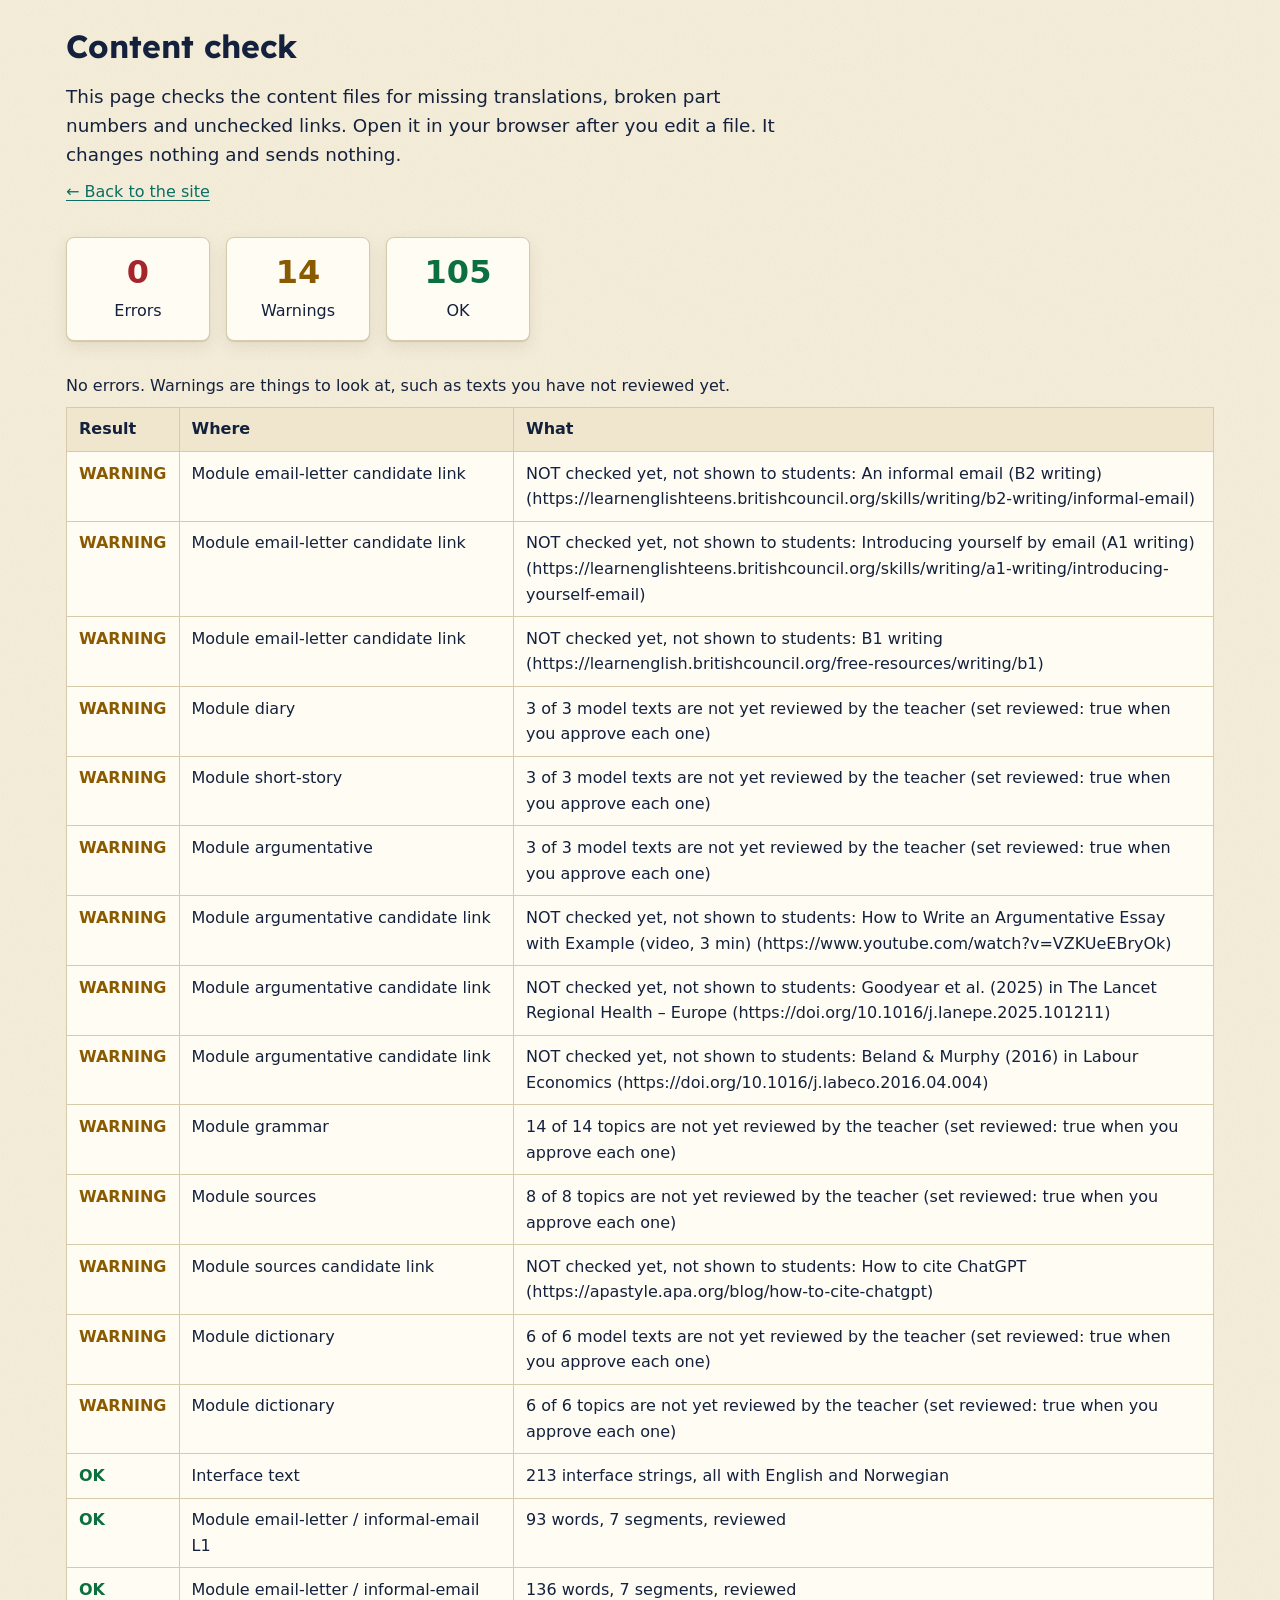
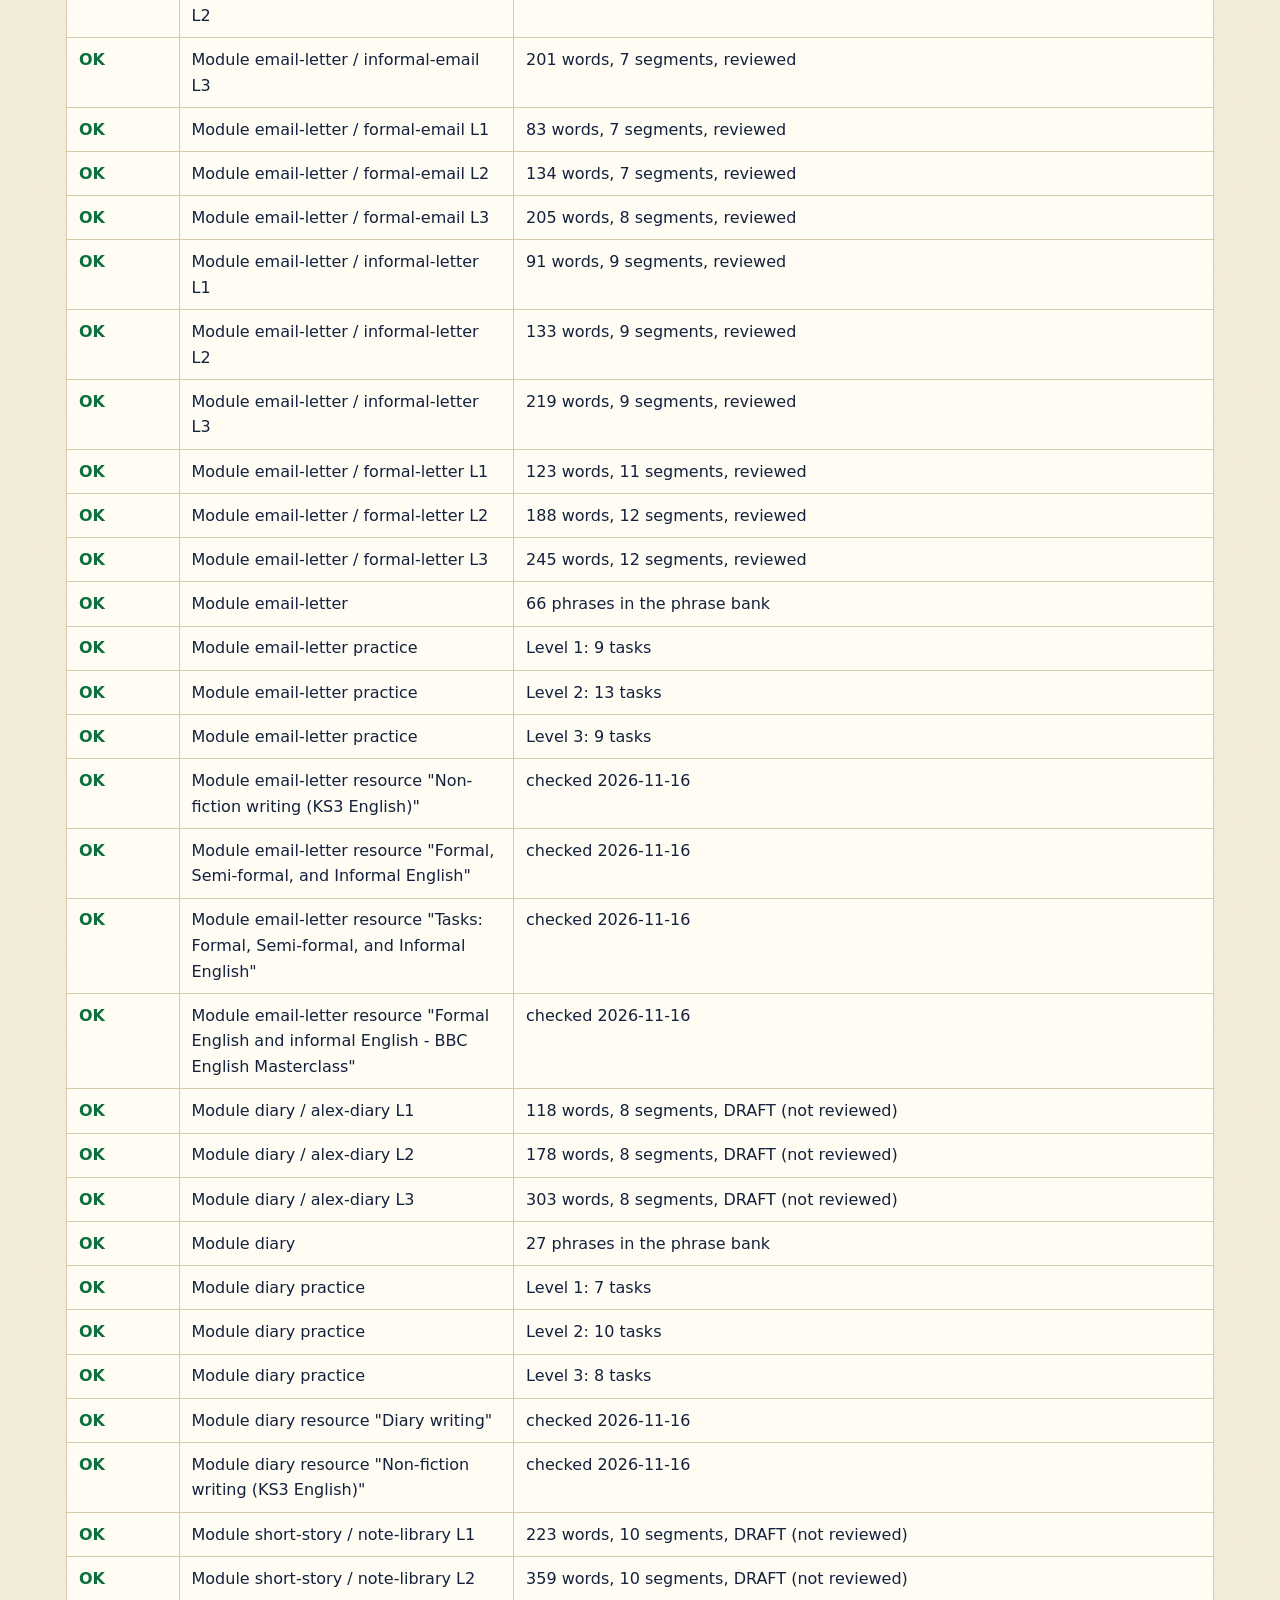
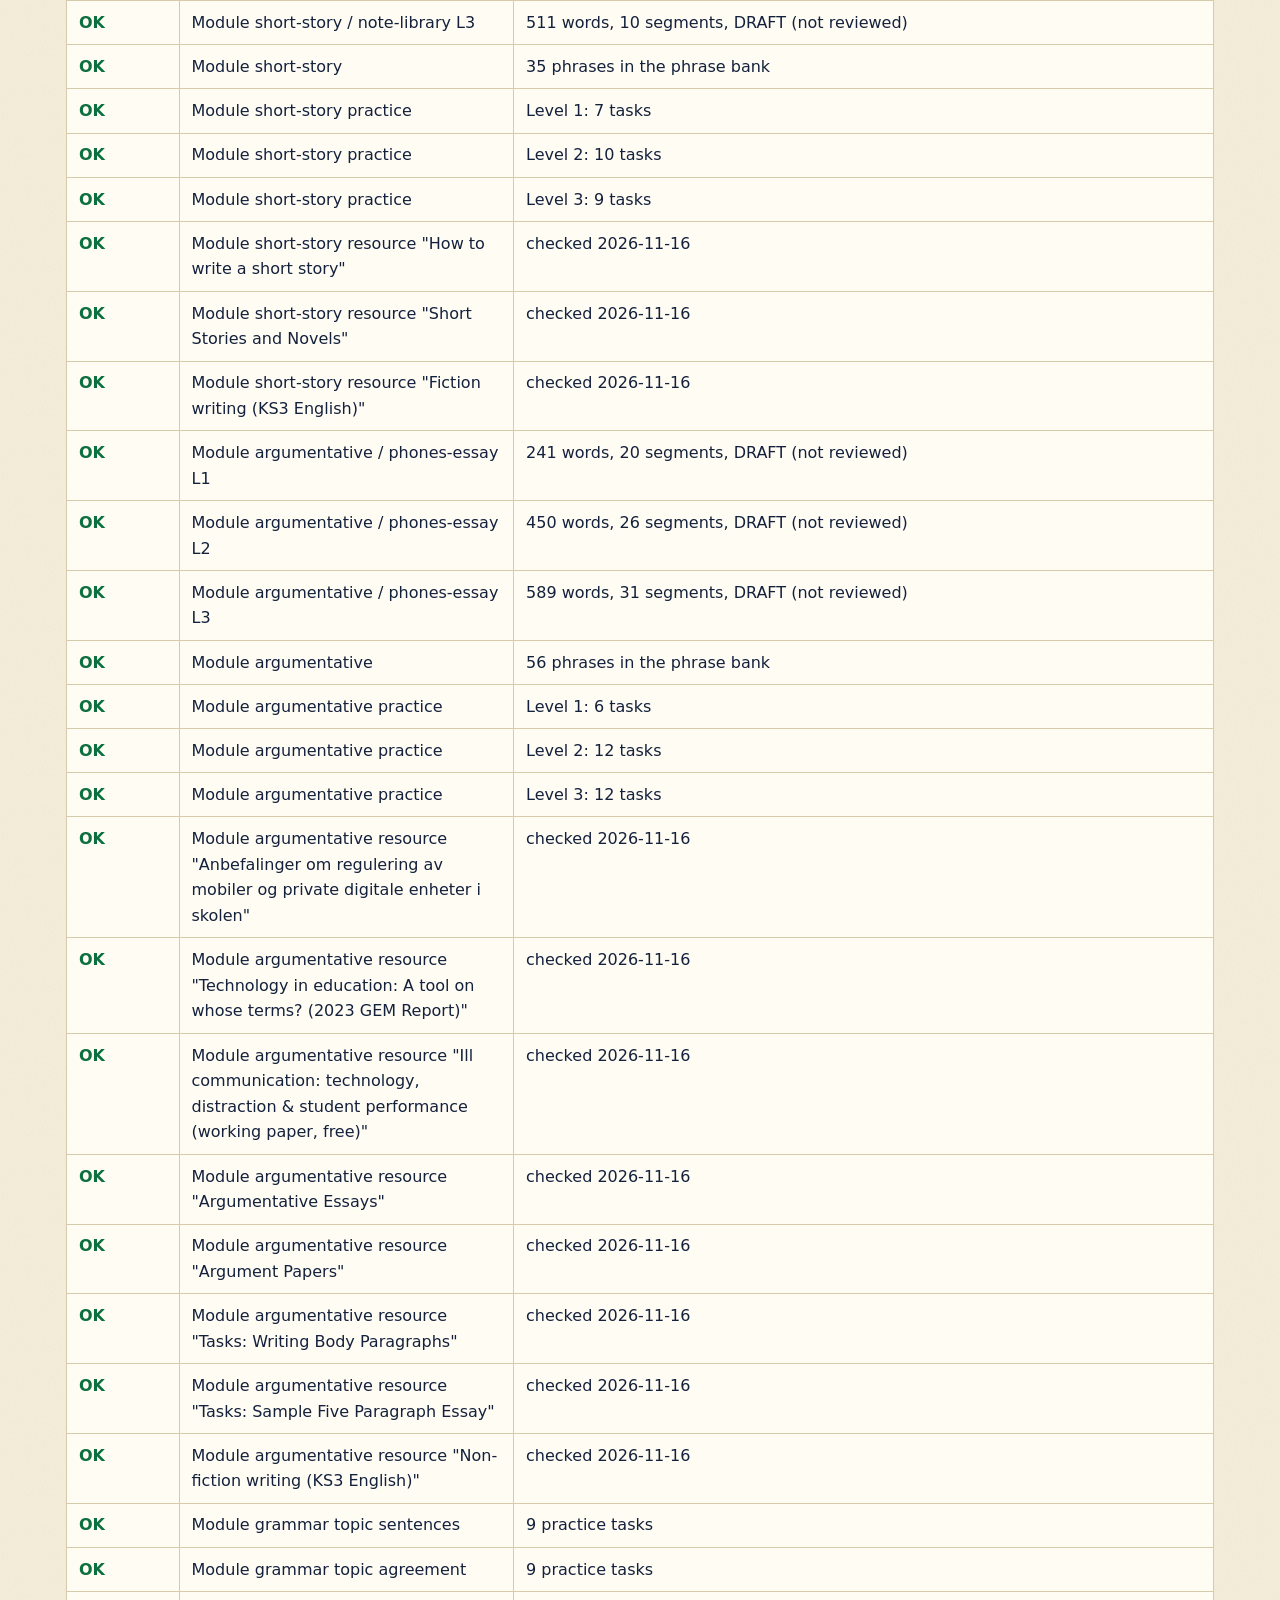
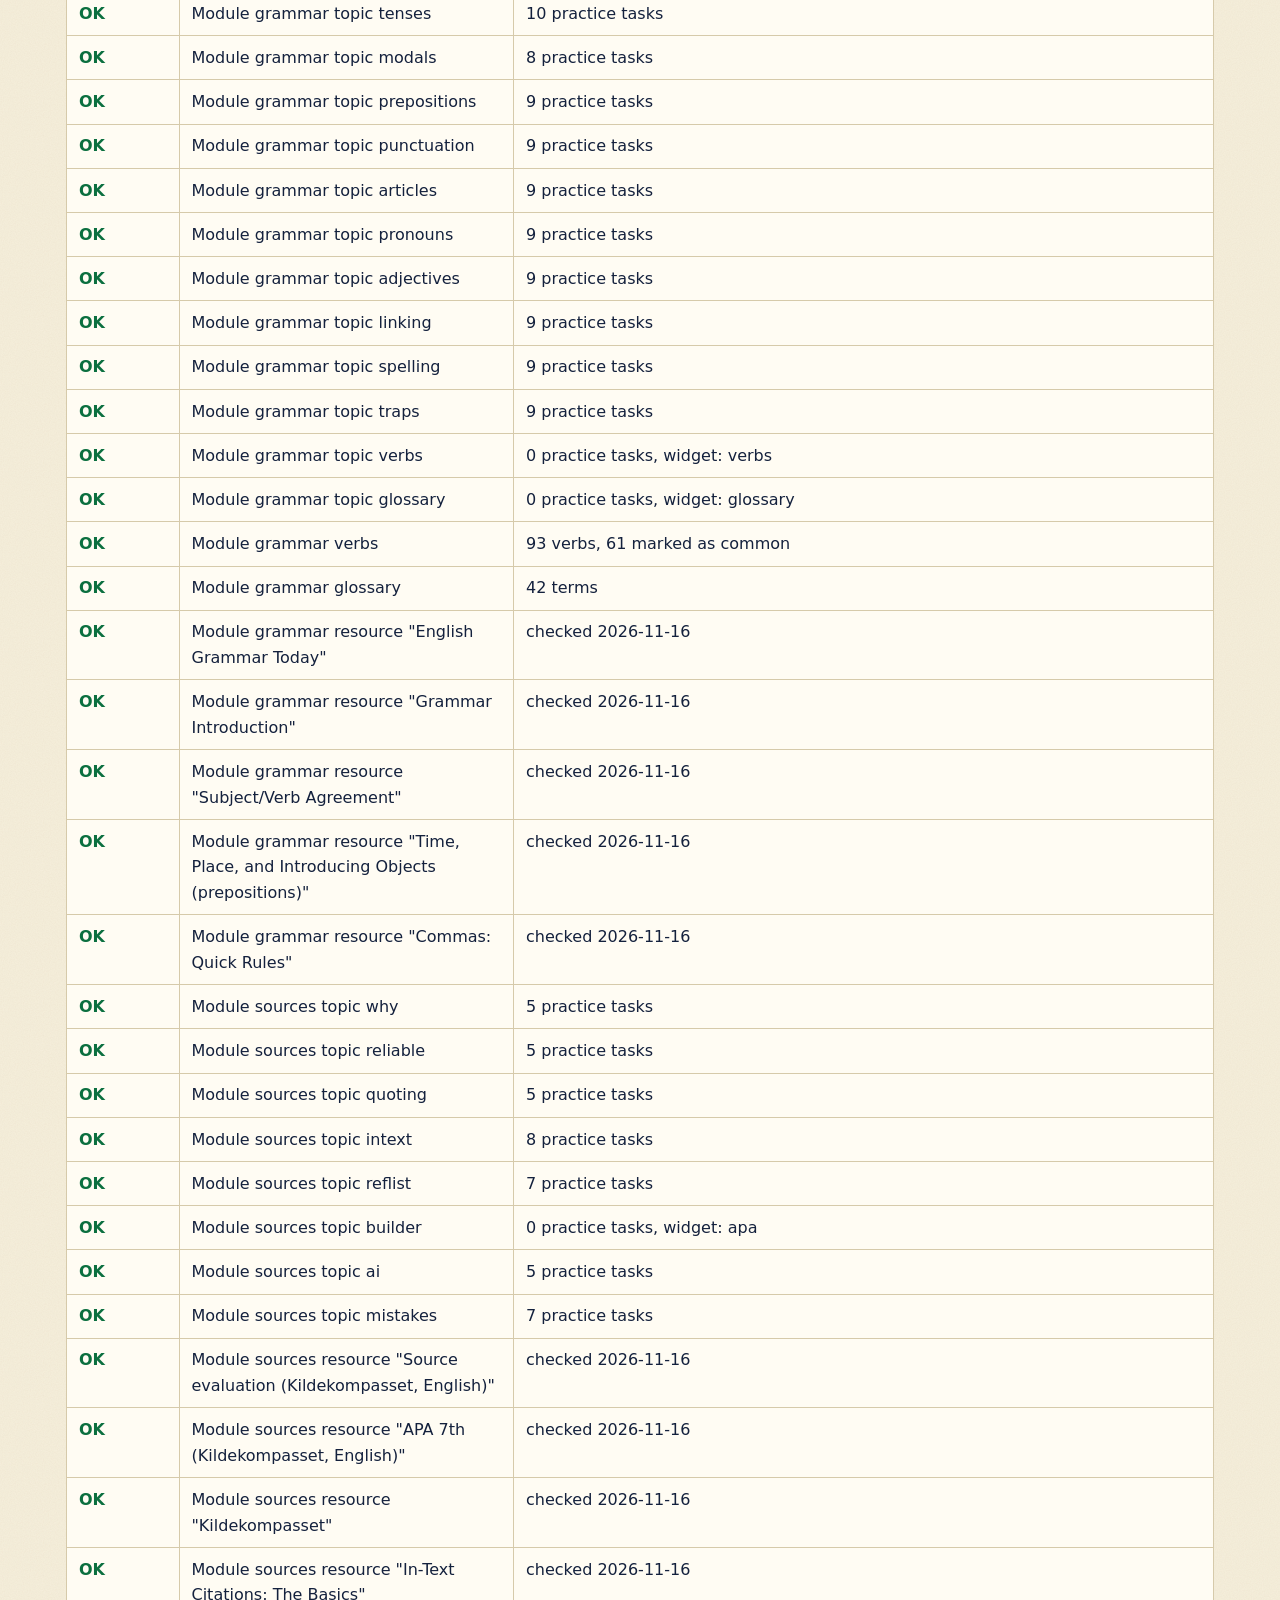
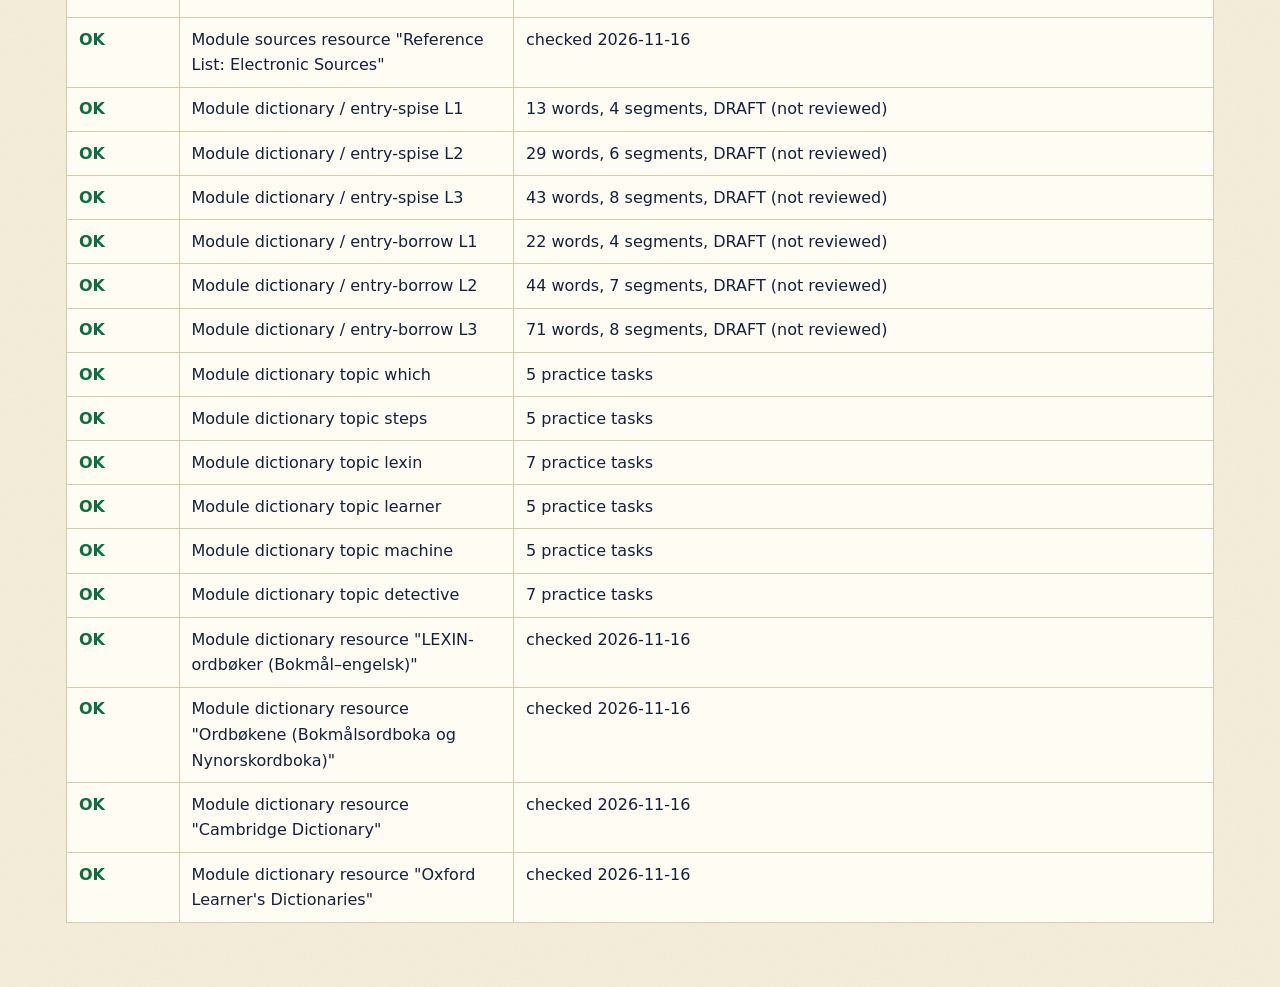
==== commit d9332eab: "extLab v0.3.0 – Phase 3: Grammar, Sources (APA 7th) and Dictionary skills Phase 3 adds three new mod" ====
--- a/validate.html
+++ b/validate.html
@@ -31,6 +31,8 @@
 (function () {
   'use strict';
   var A = window.APP, rows = [], counts = { ok: 0, warn: 0, fail: 0 };
+  A.modules = A.modules || [];
+  A.module = A.module || function (id) { return A.modules.filter(function (m) { return m.id === id; })[0]; };   // same helper as js/core.js
   function add(level, where, msg) { rows.push([level, where, msg]); counts[level]++; }
   function esc(s) { return String(s).replace(/&/g, '&amp;').replace(/</g, '&lt;').replace(/>/g, '&gt;'); }
 
@@ -111,7 +113,7 @@
         checkMarkup(it.en, w + ' phrase bank', it.en);
       });
     });
-    add(n ? 'ok' : 'fail', w, n + ' phrases in the phrase bank');
+    if (m.phraseBank || !m.topics) add(n ? 'ok' : 'fail', w, n + ' phrases in the phrase bank');
 
     // practice
     var ids = {}, perLevel = { 1: 0, 2: 0, 3: 0 };
@@ -125,10 +127,51 @@
       if (it.type === 'order' && (!it.items || it.items.length < 3)) add('fail', pw, 'order task needs at least 3 items');
       if (['mcq', 'gap', 'sort', 'order'].indexOf(it.type) < 0) add('fail', pw, 'Unknown type ' + it.type);
     });
-    [1, 2, 3].forEach(function (l) { add(perLevel[l] >= 6 ? 'ok' : 'warn', w + ' practice', 'Level ' + l + ': ' + perLevel[l] + ' tasks' + (perLevel[l] < 6 ? ' (aim for 6 or more)' : '')); });
+    if (m.practice) [1, 2, 3].forEach(function (l) { add(perLevel[l] >= 6 ? 'ok' : 'warn', w + ' practice', 'Level ' + l + ': ' + perLevel[l] + ' tasks' + (perLevel[l] < 6 ? ' (aim for 6 or more)' : '')); });
 
     // checklist
     walk(m.checklist, 'checklist', w);
+
+    // topics (Grammar, Sources, Dictionary)
+    var tIds = {}, tUnrev = 0;
+    (m.topics || []).forEach(function (tp) {
+      var tw = w + ' topic ' + tp.id;
+      if (tIds[tp.id]) add('fail', tw, 'Duplicate topic id'); tIds[tp.id] = 1;
+      if (!/^[a-z0-9-]+$/.test(tp.id || '')) add('fail', tw, 'Topic id must be lowercase letters, numbers and hyphens');
+      ['title', 'blurb'].forEach(function (f) { if (!tp[f]) add('fail', tw, 'Missing field: ' + f); });
+      (tp.curriculum || []).forEach(function (k) { if (KNOWN_K.indexOf(k) < 0) add('fail', tw, 'Unknown curriculum code ' + k); });
+      if (tp.reviewed !== true) tUnrev++;
+      walk({ title: tp.title, blurb: tp.blurb, top5: tp.top5, sections: tp.sections }, '', tw);
+      if (tp.top5 && tp.top5.length !== 5 && tp.top5.length > 0 && tp.top5.length < 2) add('warn', tw, 'Very short "top 5" list');
+      if (tp.widget && ['verbs', 'glossary', 'apa', 'source-check', 'decider'].indexOf(tp.widget) < 0) add('fail', tw, 'Unknown widget ' + tp.widget);
+      (function checkBlocks(blocks) {
+        (blocks || []).forEach(function (b) {
+          if (b.widget && ['source-check', 'decider', 'verbs', 'glossary', 'apa'].indexOf(b.widget) < 0) add('fail', tw, 'Unknown widget block ' + b.widget);
+          if (b.lvl) { if ([2, 3].indexOf(b.lvl) < 0) add('fail', tw, 'A "lvl" block must be 2 or 3'); checkBlocks(b.blocks); }
+          if (b.table) b.table.rows.forEach(function (r) { if (r.length !== b.table.head.length) add('fail', tw, 'Table row has ' + r.length + ' cells but the header has ' + b.table.head.length); });
+          if (b.nor && (!b.nor.note || !b.nor.bad || !b.nor.good)) add('warn', tw, 'A "typical mistake" box should have note, bad and good');
+        });
+      })((tp.sections || []).reduce(function (a, sec) { return a.concat(sec.blocks || []); }, []));
+      var pl = { 1: 0, 2: 0, 3: 0 };
+      (tp.practice || []).forEach(function (it) {
+        var pw = tw + ' practice ' + it.id;
+        if (ids[it.id]) add('fail', pw, 'Duplicate id'); ids[it.id] = 1;
+        walk({ q: it.q, why: it.why }, '', pw);
+        if (!it.why) add('fail', pw, 'Missing explanation (why)');
+        it.level.forEach(function (l) { pl[l]++; });
+        if (it.type === 'mcq' || it.type === 'gap') { if (!it.options || it.options.length < 2 || typeof it.answer !== 'number' || it.answer < 0 || it.answer >= it.options.length) add('fail', pw, 'answer index is outside the options'); }
+        if (it.type === 'sort') it.items.forEach(function (x) { if (x.b < 0 || x.b >= it.buckets.length) add('fail', pw, 'sort item "' + x.text + '" has a bad bucket'); });
+        if (it.type === 'order' && (!it.items || it.items.length < 3)) add('fail', pw, 'order task needs at least 3 items');
+        if (['mcq', 'gap', 'sort', 'order'].indexOf(it.type) < 0) add('fail', pw, 'Unknown type ' + it.type);
+      });
+      if (tp.practice) [1, 2, 3].forEach(function (l) { if (!pl[l]) add('fail', tw, 'No practice tasks for level ' + l); });
+      add('ok', tw, (tp.practice || []).length + ' practice tasks' + (tp.widget ? ', widget: ' + tp.widget : ''));
+    });
+    if (tUnrev) add('warn', w, tUnrev + ' of ' + (m.topics || []).length + ' topics are not yet reviewed by the teacher (set reviewed: true when you approve each one)');
+    if (m.verbs) m.verbs.forEach(function (v) { if (!v.b || !v.p || !v.pp || !v.nb) add('fail', w + ' verbs', 'Verb row incomplete: ' + (v.b || '?')); });
+    if (m.verbs) add('ok', w + ' verbs', m.verbs.length + ' verbs, ' + m.verbs.filter(function (v) { return v.core; }).length + ' marked as common');
+    if (m.glossary) m.glossary.forEach(function (g) { if (!g.en || !g.nb || !g.def) add('fail', w + ' glossary', 'Glossary entry incomplete: ' + (g.en || '?')); });
+    if (m.glossary) add('ok', w + ' glossary', m.glossary.length + ' terms');
 
     // resources
     (m.resources || []).forEach(function (r) {
--- a/css/style.css
+++ b/css/style.css
@@ -157,7 +157,7 @@
 .hand-tag { font-family: var(--font-hand); font-size: clamp(1.9rem, 3.4vw, 2.6rem); line-height: 1.1; color: var(--ink-blue); margin: 0 0 .6rem; background: linear-gradient(transparent 68%, var(--marker-soft) 68%); display: inline; padding: 0 .2em; }
 .hero-text p { max-width: 36rem; }
 .hero-writer { position: relative; }
-.hero-writer svg { width: 100%; height: auto; display: block; filter: drop-shadow(0 6px 10px rgba(80, 60, 20, .18)); transform: rotate(1.2deg); }
+.hero-writer svg { width: 100%; height: auto; display: block; overflow: visible; }
 .hero-toggle { margin-top: .5rem; }
 .lead { font-size: 1.15rem; max-width: 46rem; }
 .page-head { margin-bottom: .5rem; }
@@ -394,18 +394,15 @@
 .video { position: relative; aspect-ratio: 16 / 9; margin-top: .6rem; border-radius: 12px; overflow: hidden; background: #000; } .video iframe { position: absolute; inset: 0; width: 100%; height: 100%; border: 0; }
 .ext { margin-left: .25rem; font-size: .85em; }
 
-/* ---------- the writing hand on the home page ---------- */
+/* ---------- the quill that writes on the page (home) ---------- */
 .hero-art { display: flex; flex-direction: column; align-items: flex-start; }
 .hero-art .hero-writer { width: 100%; }
-.hw-sheet { fill: var(--paper); stroke: var(--line); stroke-width: 2; }
-.hw-rules line { stroke: var(--rule); stroke-width: 2; } .hw-margin { stroke: var(--margin-red); stroke-width: 2; opacity: .6; }
-.hw-text { font-family: var(--font-hand); font-size: 64px; fill: var(--ink-blue); }
-.hw-o { fill: none; stroke: var(--ink); stroke-linecap: round; stroke-linejoin: round; } .hw-i { fill: none; stroke: var(--paper); stroke-linecap: round; stroke-linejoin: round; }
-.hw-palm { fill: var(--paper); stroke: var(--ink); stroke-width: 3; }
-.hw-sleeve { fill: var(--primary); stroke: var(--ink); stroke-width: 3; stroke-linejoin: round; } .hw-cuff { fill: var(--surface2); stroke: var(--ink); stroke-width: 3; stroke-linejoin: round; }
-.hw-nib { fill: var(--marker); stroke: var(--ink); stroke-width: 2.5; stroke-linejoin: round; } .hw-slit { stroke: var(--ink); stroke-width: 1.5; fill: none; }
-.hw-grip { fill: var(--ink); stroke: var(--ink); stroke-width: 2; stroke-linejoin: round; }
-.hw-barrel { fill: var(--accent); stroke: var(--ink); stroke-width: 3; stroke-linejoin: round; } .hw-clip, .hw-nail { stroke: var(--ink); stroke-width: 3; stroke-linecap: round; fill: none; }
+.hw-ink { fill: none; stroke: var(--ink-blue); stroke-width: 3; stroke-linecap: round; stroke-linejoin: round; }
+.hw-flourish { stroke-width: 2.4; opacity: .85; }
+.hw-qv { fill: var(--primary-soft); stroke: var(--ink); stroke-width: 2.6; stroke-linejoin: round; }
+.hw-qb { fill: none; stroke: var(--ink); stroke-width: 1.5; stroke-linecap: round; opacity: .55; }
+.hw-qs { fill: none; stroke: var(--ink); stroke-width: 4.2; stroke-linecap: round; stroke-linejoin: round; }
+.hw-qn { fill: var(--ink); stroke: var(--ink); stroke-width: 1.4; stroke-linejoin: round; }
 
 /* ---------- reading support (dyslexia-friendly): decoration off ---------- */
 body.support { font-family: "Atkinson Hyperlegible", "Verdana", sans-serif; background: var(--bg-support); background-image: none; letter-spacing: .035em; word-spacing: .12em; line-height: 1.85; }
@@ -423,7 +420,6 @@
 body.support .keyrule::before, body.support .remember::before, body.support #site-header::after, body.support .kind-letter::before, body.support .group h2::after, body.support .card::before { display: none; }
 body.support .paper, body.support #site-header { background-image: none; }
 body.support .kind-diary { background-image: none; padding-left: 1.2rem; }
-body.support .hero-writer svg { transform: none; }
 body.support .hand-tag { font-family: "Atkinson Hyperlegible", "Verdana", sans-serif; font-weight: 700; }
 body.support a.card:hover { transform: none; }
 
@@ -464,3 +460,76 @@
   .keyrule, .remember { clip-path: none; transform: none; }
   .check .box-ic { border-color: #000; background: #fff !important; color: #000 !important; }
 }
+
+/* =========================================================================
+   PHASE 3: topic pages, widgets, dictionary entries
+   ========================================================================= */
+.tsec { margin: 1.6rem 0; }
+.tsec > h2 { border-bottom: 2px solid var(--rule); padding-bottom: .3rem; }
+.tsec ul, .tsec ol { padding-left: 1.4rem; }
+.rulebox, .norbox, .levelup { border: 1px solid var(--line); border-radius: 8px; padding: .4rem 1rem .8rem; margin: 1rem 0; background: var(--surface); box-shadow: var(--shadow); }
+.rulebox { border-left: 6px solid var(--primary); }
+.norbox { border-left: 6px solid var(--accent); }
+.levelup { border-left: 6px solid var(--marker); background: var(--marker-soft); }
+.rulebox h3, .norbox h3, .levelup h3 { display: flex; align-items: center; gap: .4rem; font-size: 1rem; margin: .5rem 0 .3rem; }
+.rulebox h3 .ic, .norbox h3 .ic, .levelup h3 .ic { width: 1.2em; height: 1.2em; }
+.norbox .bad, .norbox .good { margin: .3rem 0; padding: .45rem .7rem; border-radius: 8px; }
+.norbox .bad { background: var(--bad-bg); border-left: 4px solid var(--bad); }
+.norbox .good { background: var(--good-bg); border-left: 4px solid var(--good); }
+.mk { margin-right: .35rem; }
+.exlist { list-style: none; padding: 0 !important; display: grid; gap: .5rem; margin: .8rem 0; }
+.exlist li { padding: .5rem .9rem; background: var(--surface); border: 1px solid var(--line); border-left: 4px solid var(--c-language); border-radius: 8px; }
+.exlist .nb { display: block; margin-top: .25rem; color: var(--nb); font-size: .92em; }
+.steps { list-style: none; padding: 0 !important; margin: .8rem 0; display: grid; gap: .7rem; }
+.steps li { display: flex; gap: .8rem; align-items: flex-start; padding: .6rem .9rem; background: var(--surface); border: 1px solid var(--line); border-radius: 8px; }
+.steps p { margin: .15rem 0 0; }
+.step-n { flex: none; width: 2rem; height: 2rem; border-radius: 50%; background: var(--primary); color: var(--on-primary); display: grid; place-items: center; font-weight: 700; }
+.more-lv { margin-top: 1.2rem; }
+.pq-ctx { margin: .3rem 0 .6rem; padding: .5rem .8rem; background: var(--surface2); border-left: 4px solid var(--c-format); border-radius: 6px; font-family: var(--font-story); }
+.pills { margin-top: .4rem; }
+.pills a { font-size: .92rem; padding: .35rem .8rem; }
+
+/* widgets */
+.filters { padding: .8rem 1rem; border: 1px solid var(--line); border-radius: 10px; margin: 1rem 0; }
+.filter-row { display: flex; flex-wrap: wrap; align-items: center; gap: .6rem; margin-top: .6rem; }
+.vtable th, .vtable td { white-space: nowrap; } .vtable td:nth-child(4) { white-space: normal; }
+.vtable .btn.sm { min-height: 36px; padding: .2rem .7rem; }
+.srccheck, .decider, .apab { margin: 1.4rem 0; }
+.scl { list-style: none; padding: 0 !important; display: grid; gap: .8rem; }
+.scq { padding: .7rem 1rem; background: var(--surface); border: 1px solid var(--line); border-radius: 8px; }
+.scq p { margin: .15rem 0 .4rem; }
+.decider .opts { grid-template-columns: repeat(auto-fit, minmax(16rem, 1fr)); }
+
+/* APA builder */
+.apa-grid { display: grid; grid-template-columns: minmax(0, 1fr) minmax(0, 1fr); gap: 1.2rem; align-items: start; }
+.apa-form { display: grid; gap: .7rem; }
+.apa-f { display: grid; gap: .2rem; }
+.apa-f .input { max-width: none; }
+.apa-row { display: grid; grid-template-columns: 1fr 1fr; gap: .5rem; }
+.apa-set { border: 1px solid var(--line); border-radius: 8px; padding: .5rem .8rem .8rem; margin: 0; }
+.apa-set legend { font-weight: 600; padding: 0 .4rem; }
+.apa-result { position: sticky; top: .8rem; display: grid; gap: .8rem; }
+.apa-card { padding: .7rem 1rem; background: var(--surface); border: 1px solid var(--line); border-radius: 8px; box-shadow: var(--shadow); }
+.apa-card h3 { margin: 0 0 .4rem; font-size: 1rem; }
+.apa-ref { padding-left: 2rem; text-indent: -2rem; overflow-wrap: anywhere; font-family: var(--font-story); }
+em.it { font-style: italic; }
+.apa-hints { margin: .3rem 0 0; padding-left: 1.2rem; color: var(--bad); }
+@media (max-width: 900px) { .apa-grid { grid-template-columns: 1fr; } .apa-result { position: static; } }
+@media (max-width: 520px) { .apa-row { grid-template-columns: 1fr; } }
+
+/* dictionary entries */
+.kind-dict { padding: 1.2rem 1.4rem; border-left: 8px solid var(--c-format); font-family: var(--font-body); }
+.kind-dict .tseg { margin: 0 0 .5rem; }
+.kind-dict .tseg.b .txt, .kind-dict .tseg.b .lines { font-size: 1.5rem; font-weight: 700; font-family: var(--font-head); }
+.kind-dict .txt { line-height: 1.55; }
+body.support .kind-dict { border-left-width: 4px; }
+.filter-row .seg { flex-wrap: wrap; max-width: 100%; }
+.filters .field { min-width: 0; }
+@media (max-width: 520px) {
+  /* many topic pills: one scrolling row instead of a tall stack */
+  nav.pills { flex-wrap: nowrap; overflow-x: auto; padding-bottom: .4rem; scroll-snap-type: x proximity; -webkit-overflow-scrolling: touch; }
+  nav.pills a { flex: none; white-space: nowrap; scroll-snap-align: start; }
+  .filter-row .seg-btn { flex: 1 1 auto; }
+}
+.apa-set .seg { display: flex; width: 100%; }
+.apa-set .seg-btn { flex: 1 1 0; min-width: 0; padding-left: .4rem; padding-right: .4rem; overflow-wrap: anywhere; }
